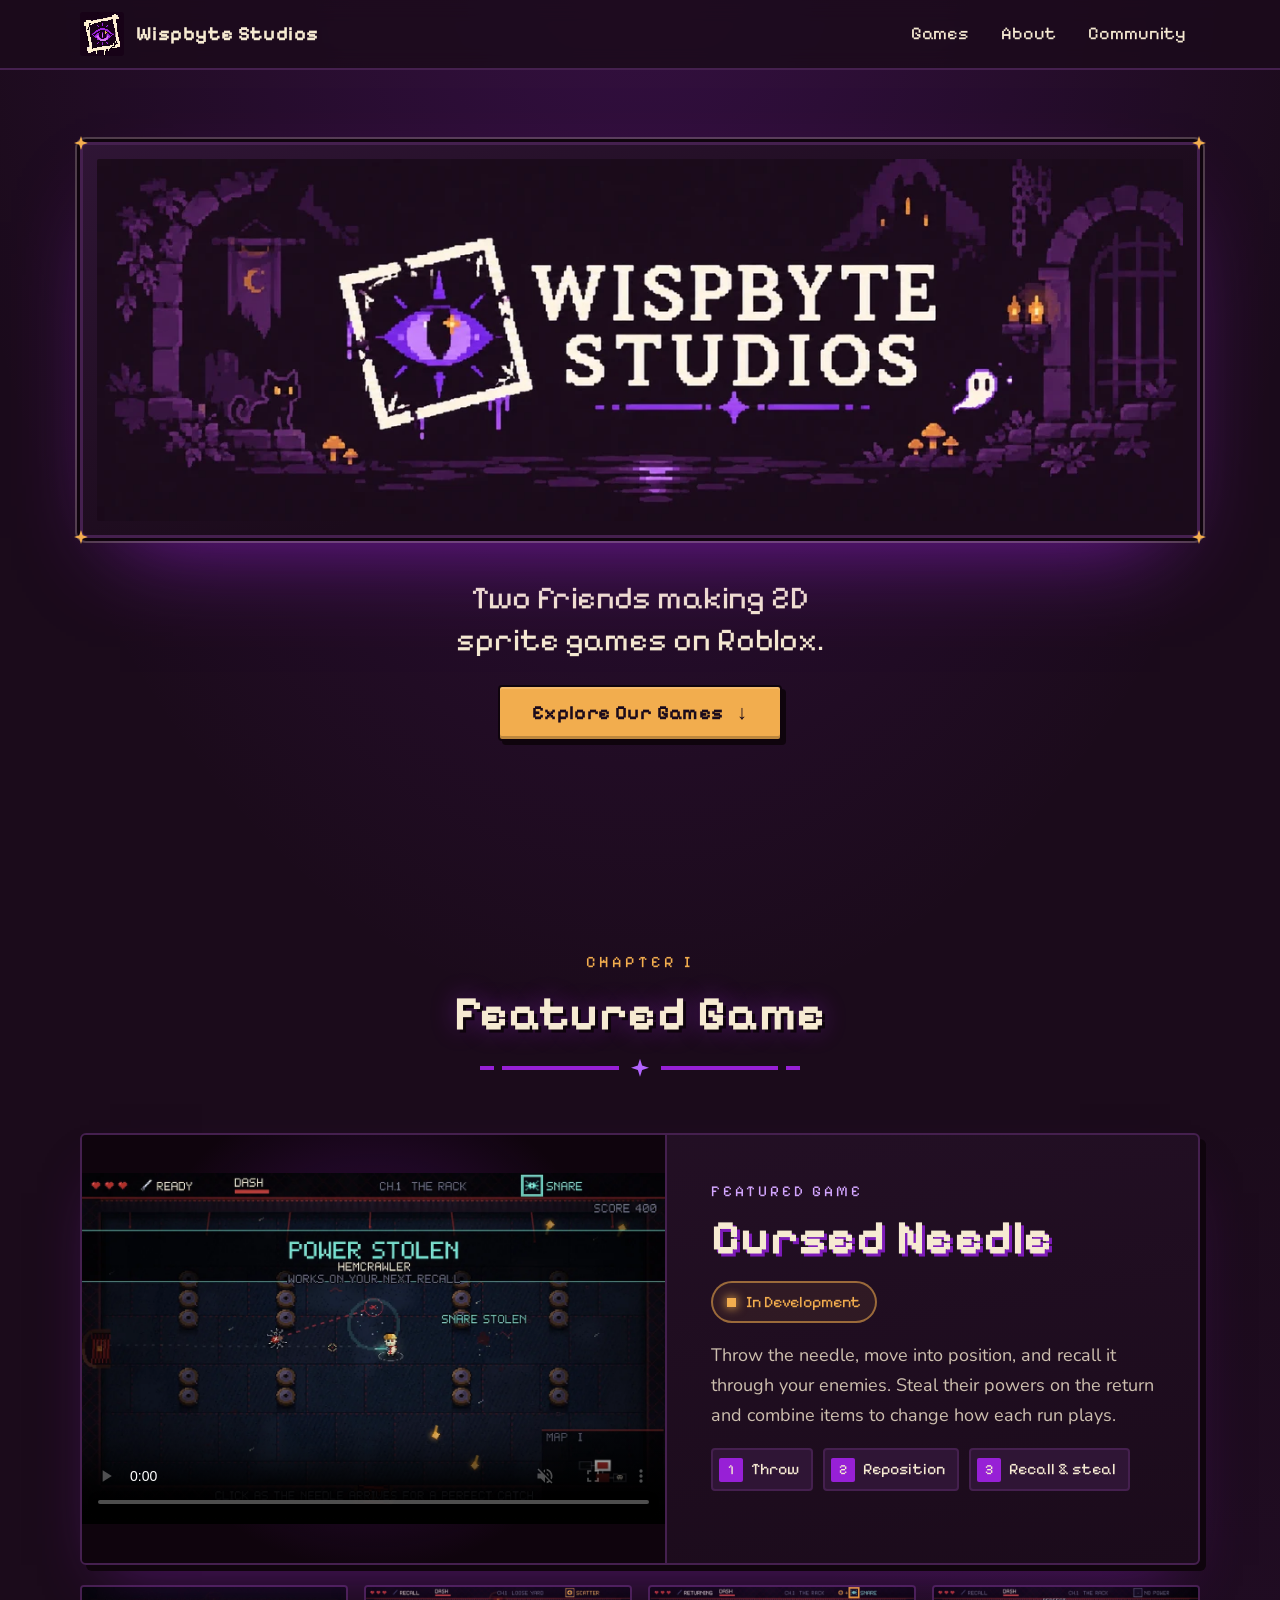
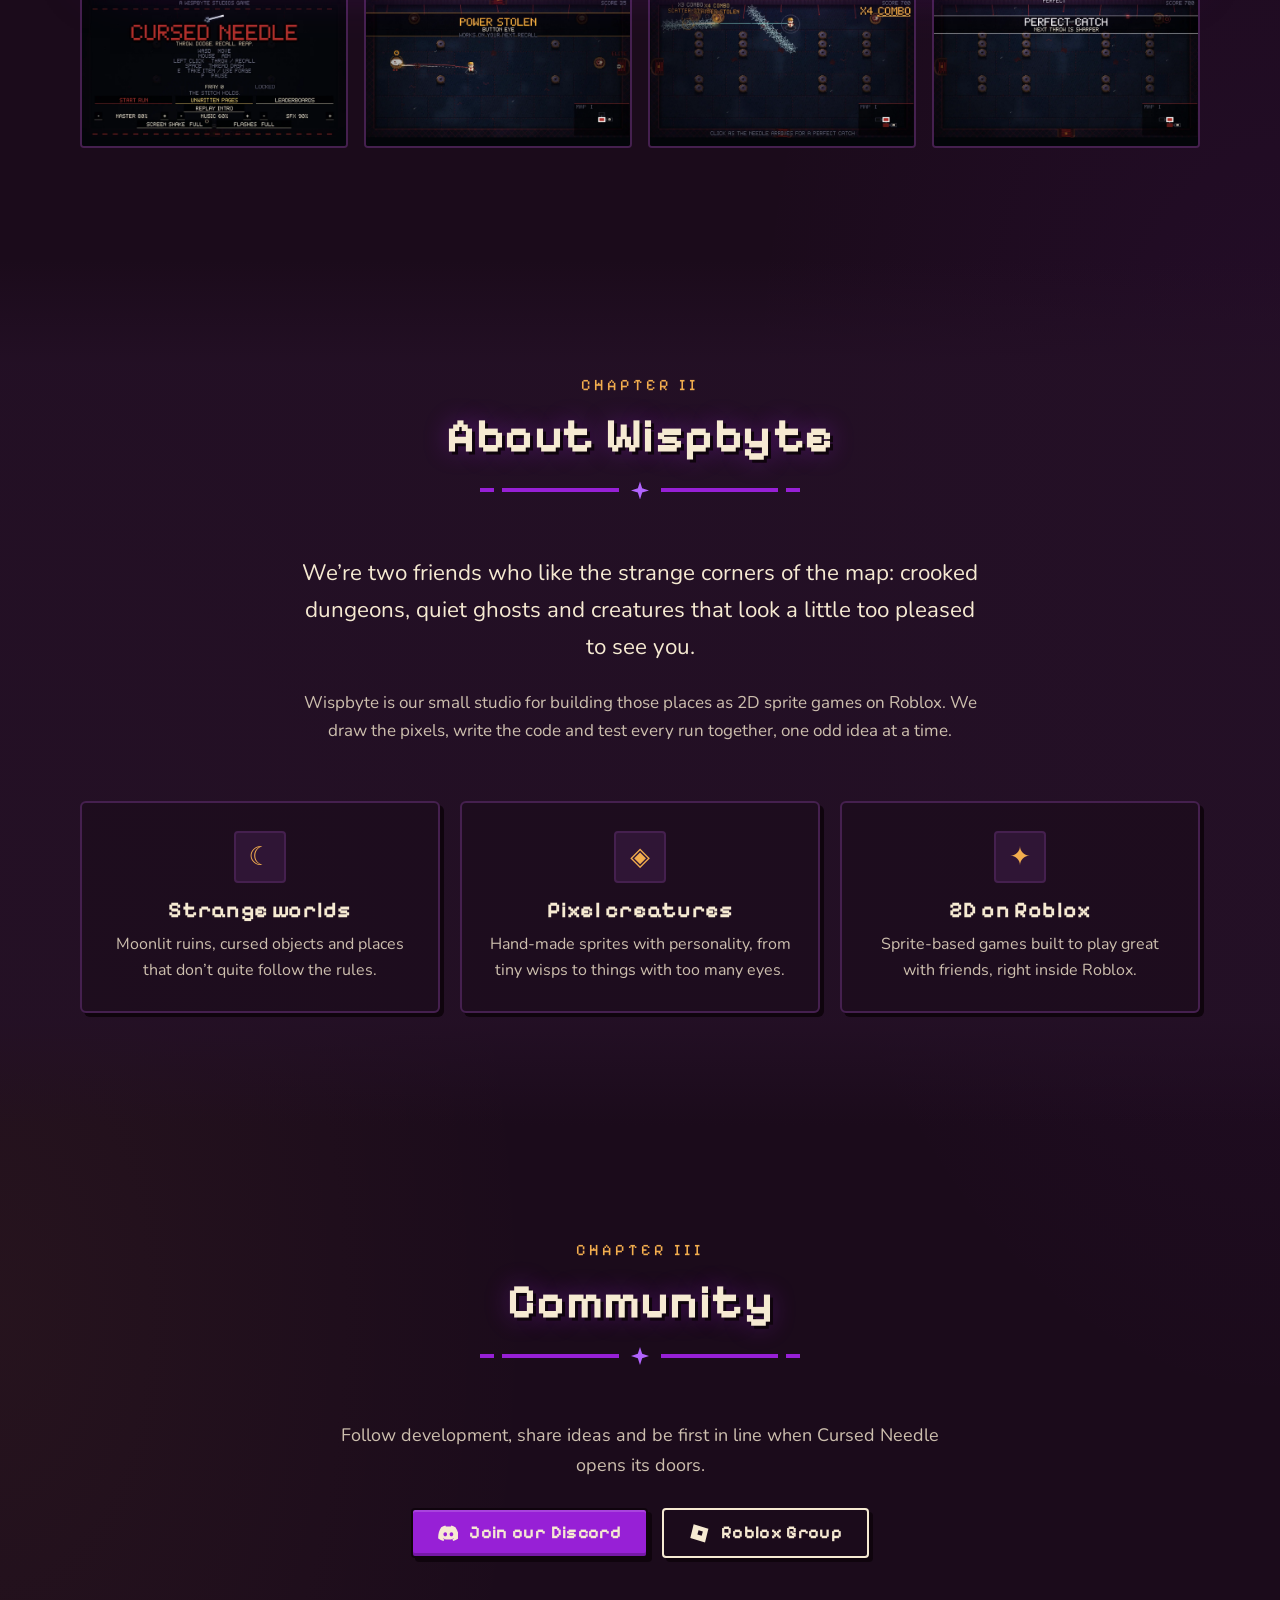
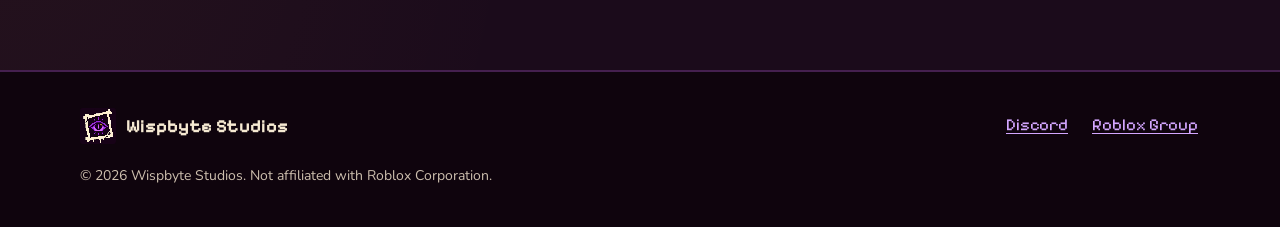
==== index.html @ 3ae893cd "Add Cursed Needle gameplay clip and screenshots Cropped from two Roblox Studio play-test recordings " ====
<!doctype html>
<html lang="en">
<head>
  <meta charset="utf-8">
  <meta name="viewport" content="width=device-width, initial-scale=1">
  <title>Wispbyte Studios · 2D sprite games on Roblox</title>
  <meta name="description" content="Wispbyte Studios is two friends making 2D sprite games on Roblox. Our featured project, Cursed Needle, is in development.">
  <link rel="canonical" href="https://wispbytestudio.com/">
  <meta name="theme-color" content="#1b0b1b">
  <meta name="color-scheme" content="dark">

  <meta property="og:type" content="website">
  <meta property="og:site_name" content="Wispbyte Studios">
  <meta property="og:title" content="Wispbyte Studios">
  <meta property="og:description" content="Two friends making 2D sprite games on Roblox.">
  <meta property="og:url" content="https://wispbytestudio.com/">
  <meta property="og:image" content="https://wispbytestudio.com/assets/img/og-image.jpg">
  <meta property="og:image:width" content="1200">
  <meta property="og:image:height" content="630">
  <meta property="og:image:alt" content="Wispbyte Studios banner with the purple eye emblem">
  <meta name="twitter:card" content="summary_large_image">

  <link rel="icon" href="/favicon.ico" sizes="48x48">
  <link rel="icon" type="image/png" sizes="32x32" href="/assets/img/favicon-32.png">
  <link rel="apple-touch-icon" href="/assets/img/apple-touch-icon.png">
  <link rel="manifest" href="/site.webmanifest">

  <link rel="preload" href="/assets/fonts/pixelify-sans-latin-700-normal.woff2" as="font" type="font/woff2" crossorigin>
  <link rel="preload" href="/assets/fonts/nunito-latin-400-normal.woff2" as="font" type="font/woff2" crossorigin>
  <link rel="stylesheet" href="/assets/css/styles.css">

  <script>document.documentElement.classList.add("js");</script>
  <script src="/site-config.js" defer></script>
  <script src="/assets/js/main.js" defer></script>
</head>
<body>
  <a class="skip-link" href="#main">Skip to content</a>

  <header class="site-header">
    <div class="wrap header-inner">
      <a class="brand" href="#top" aria-label="Wispbyte Studios, back to top">
        <img src="/assets/img/wispbyte-emblem.webp" width="44" height="44" alt="">
        <span class="brand-name">Wispbyte Studios</span>
      </a>

      <button class="nav-toggle" type="button" aria-expanded="false" aria-controls="site-nav">
        <span class="nav-toggle-icon" aria-hidden="true"></span>
        <span class="nav-toggle-label">Menu</span>
      </button>

      <nav id="site-nav" class="site-nav" aria-label="Main">
        <ul>
          <li><a href="#games">Games</a></li>
          <li><a href="#about">About</a></li>
          <li><a href="#community">Community</a></li>
        </ul>
      </nav>
    </div>
  </header>

  <main id="main">
    <!-- ============ HERO / BOOK COVER ============ -->
    <section class="hero" id="top" aria-labelledby="page-title">
      <div class="wisps" aria-hidden="true">
        <span></span><span></span><span></span><span></span><span></span><span></span>
      </div>

      <div class="wrap hero-inner">
        <!-- The studio name is already painted on the banner, so the main heading is for screen readers only. -->
        <h1 id="page-title" class="sr-only">Wispbyte Studios</h1>

        <div class="cover">
          <span class="cover-corner tl" aria-hidden="true"></span>
          <span class="cover-corner tr" aria-hidden="true"></span>
          <span class="cover-corner bl" aria-hidden="true"></span>
          <span class="cover-corner br" aria-hidden="true"></span>

          <picture>
            <source media="(max-width: 640px)"
                    srcset="/assets/img/wispbyte-banner-mobile-800.webp 800w, /assets/img/wispbyte-banner-mobile.webp 1320w"
                    sizes="100vw" width="1320" height="667">
            <img class="banner"
                 src="/assets/img/wispbyte-banner.webp"
                 srcset="/assets/img/wispbyte-banner-1200.webp 1200w, /assets/img/wispbyte-banner.webp 2000w"
                 sizes="(max-width: 1180px) 100vw, 1120px"
                 width="2000" height="667"
                 fetchpriority="high"
                 alt="Wispbyte Studios banner: a purple eye emblem in a cracked ivory frame, inside a moonlit pixel-art dungeon with a black cat, a little ghost and glowing mushrooms.">
          </picture>

          <!-- Book cover that swings open on first load (decorative; skipped when reduced motion is on) -->
          <div class="cover-lid" aria-hidden="true">
            <img src="/assets/img/wispbyte-emblem.webp" width="120" height="120" alt="">
          </div>
        </div>

        <p class="tagline">Two friends making 2D sprite games on Roblox.</p>
        <a class="btn btn-primary" href="#games">
          Explore Our Games
          <span class="btn-arrow" aria-hidden="true">↓</span>
        </a>
      </div>
    </section>

    <!-- ============ GAMES ============ -->
    <section class="page" id="games" aria-labelledby="games-title">
      <div class="wrap">
        <header class="section-head reveal">
          <p class="chapter">Chapter I</p>
          <h2 id="games-title">Featured Game</h2>
          <div class="ornament" aria-hidden="true"><span></span></div>
        </header>

        <article class="game-card featured reveal" aria-labelledby="cn-title">
          <div class="game-media" data-featured-media>
            <img class="screenshot" src="/assets/img/cursed-needle-power-stolen.webp" width="1280" height="771"
                 alt="Cursed Needle gameplay: the needle returns through a Hemcrawler and steals its Snare power.">
          </div>

          <div class="game-body">
            <p class="eyebrow">Featured Game</p>
            <h3 id="cn-title" class="game-title">Cursed Needle</h3>
            <p class="status"><span class="status-dot" aria-hidden="true"></span>In Development</p>
            <p class="game-desc">Throw the needle, move into position, and recall it through your enemies. Steal their powers on the return and combine items to change how each run plays.</p>

            <ol class="loop" aria-label="Core loop">
              <li><span class="loop-num" aria-hidden="true">1</span>Throw</li>
              <li><span class="loop-num" aria-hidden="true">2</span>Reposition</li>
              <li><span class="loop-num" aria-hidden="true">3</span>Recall &amp; steal</li>
            </ol>

            <div class="actions">
              <a class="btn btn-primary" data-link="featuredGame.robloxUrl" hidden target="_blank" rel="noopener">
                View on Roblox <span class="sr-only">(opens in a new tab)</span>
              </a>
            </div>
          </div>
        </article>

        <ul class="shots" data-featured-shots hidden></ul>

        <div class="more-games" data-more-games hidden>
          <h3 class="subhead">From the Workshop</h3>
          <ul class="game-grid" data-game-grid></ul>
        </div>
      </div>
    </section>

    <!-- ============ ABOUT ============ -->
    <section class="page page-alt" id="about" aria-labelledby="about-title">
      <div class="wrap">
        <header class="section-head reveal">
          <p class="chapter">Chapter II</p>
          <h2 id="about-title">About Wispbyte</h2>
          <div class="ornament" aria-hidden="true"><span></span></div>
        </header>

        <div class="about reveal">
          <p class="lede">We’re two friends who like the strange corners of the map: crooked dungeons, quiet ghosts and creatures that look a little too pleased to see you.</p>
          <p>Wispbyte is our small studio for building those places as 2D sprite games on Roblox. We draw the pixels, write the code and test every run together, one odd idea at a time.</p>
        </div>

        <ul class="pillars reveal">
          <li>
            <span class="pillar-icon" aria-hidden="true">☾</span>
            <h3>Strange worlds</h3>
            <p>Moonlit ruins, cursed objects and places that don’t quite follow the rules.</p>
          </li>
          <li>
            <span class="pillar-icon" aria-hidden="true">◈</span>
            <h3>Pixel creatures</h3>
            <p>Hand-made sprites with personality, from tiny wisps to things with too many eyes.</p>
          </li>
          <li>
            <span class="pillar-icon" aria-hidden="true">✦</span>
            <h3>2D on Roblox</h3>
            <p>Sprite-based games built to play great with friends, right inside Roblox.</p>
          </li>
        </ul>
      </div>
    </section>

    <!-- ============ COMMUNITY ============ -->
    <section class="page" id="community" aria-labelledby="community-title">
      <div class="wrap">
        <header class="section-head reveal">
          <p class="chapter">Chapter III</p>
          <h2 id="community-title">Community</h2>
          <div class="ornament" aria-hidden="true"><span></span></div>
        </header>

        <div class="community reveal">
          <p>Follow development, share ideas and be first in line when Cursed Needle opens its doors.</p>
          <div class="actions center">
            <a class="btn btn-discord" data-link="links.discord" hidden target="_blank" rel="noopener">
              <svg class="btn-icon" viewBox="0 0 16 16" aria-hidden="true" focusable="false"><path fill="currentColor" d="M13.5 3.2A13 13 0 0 0 10.3 2l-.4.8a12 12 0 0 0-3.8 0L5.7 2a13 13 0 0 0-3.2 1.2C.5 6.2 0 9.1.2 12a13 13 0 0 0 4 2l.8-1.3-1.3-.6.3-.2a9.3 9.3 0 0 0 8 0l.3.2-1.3.6.8 1.3a13 13 0 0 0 4-2c.3-3.4-.5-6.2-2.3-8.8ZM5.6 10.3c-.8 0-1.4-.7-1.4-1.6s.6-1.6 1.4-1.6 1.4.7 1.4 1.6-.6 1.6-1.4 1.6Zm4.8 0c-.8 0-1.4-.7-1.4-1.6s.6-1.6 1.4-1.6 1.4.7 1.4 1.6-.6 1.6-1.4 1.6Z"/></svg>
              Join our Discord <span class="sr-only">(opens in a new tab)</span>
            </a>
            <a class="btn btn-ghost" data-link="links.robloxGroup" hidden target="_blank" rel="noopener">
              <svg class="btn-icon" viewBox="0 0 16 16" aria-hidden="true" focusable="false"><path fill="currentColor" d="M3.6 1 1 11.6 12.4 15 15 4.4 3.6 1Zm6.2 8.8-3.3-.9.9-3.3 3.3.9-.9 3.3Z"/></svg>
              Roblox Group <span class="sr-only">(opens in a new tab)</span>
            </a>
          </div>
          <p class="contact" data-contact hidden>
            Business &amp; press: <a data-link="links.contactEmail" data-mailto></a>
          </p>
          <p class="links-pending" data-links-pending hidden>Community links are coming soon.</p>
        </div>
      </div>
    </section>
  </main>

  <footer class="site-footer">
    <div class="wrap footer-inner">
      <div class="footer-brand">
        <img src="/assets/img/wispbyte-emblem.webp" width="36" height="36" alt="">
        <span>Wispbyte Studios</span>
      </div>
      <ul class="footer-links" aria-label="Community links">
        <li data-footer-item hidden><a data-link="links.discord" target="_blank" rel="noopener">Discord<span class="sr-only"> (opens in a new tab)</span></a></li>
        <li data-footer-item hidden><a data-link="links.robloxGroup" target="_blank" rel="noopener">Roblox Group<span class="sr-only"> (opens in a new tab)</span></a></li>
        <li data-footer-item hidden><a data-link="links.contactEmail" data-mailto>Email</a></li>
      </ul>
      <p class="fineprint">© <span data-year>2026</span> Wispbyte Studios. Not affiliated with Roblox Corporation.</p>
    </div>
  </footer>
</body>
</html>
---- assets/css/styles.css ----
/* =========================================================
   Wispbyte Studios
   Palette taken from the studio banner:
   dark plum · electric purple · ivory · warm amber
   ========================================================= */

@font-face {
  font-family: "Pixelify Sans";
  src: url("/assets/fonts/pixelify-sans-latin-400-normal.woff2") format("woff2");
  font-weight: 400;
  font-style: normal;
  font-display: swap;
}
@font-face {
  font-family: "Pixelify Sans";
  src: url("/assets/fonts/pixelify-sans-latin-700-normal.woff2") format("woff2");
  font-weight: 700;
  font-style: normal;
  font-display: swap;
}
@font-face {
  font-family: "Nunito";
  src: url("/assets/fonts/nunito-latin-400-normal.woff2") format("woff2");
  font-weight: 400;
  font-style: normal;
  font-display: swap;
}
@font-face {
  font-family: "Nunito";
  src: url("/assets/fonts/nunito-latin-700-normal.woff2") format("woff2");
  font-weight: 700;
  font-style: normal;
  font-display: swap;
}

:root {
  --plum-950: #0f040d;
  --plum-900: #1b0b1b;   /* banner background */
  --plum-800: #241026;
  --plum-700: #2f1535;
  --plum-600: #45204f;
  --violet: #9720d6;     /* electric purple (emblem eye) */
  --violet-deep: #7d1bb8;
  --violet-400: #b264fe;
  --violet-300: #d3a6ff;
  --ivory: #f6ead2;      /* frame + wordmark */
  --ivory-dim: #cdbfae;
  --amber: #f2ad4e;      /* spark + candlelight */
  --amber-600: #e88b44;

  --font-pixel: "Pixelify Sans", "Courier New", monospace;
  --font-body: "Nunito", system-ui, -apple-system, "Segoe UI", Roboto, sans-serif;

  --wrap: 1120px;
  --gutter: clamp(16px, 4vw, 32px);
  --header-h: 68px;
  --radius: 4px;
  --shadow-px: 4px 4px 0 var(--plum-950);
}

/* ---------- base ---------- */
*,
*::before,
*::after { box-sizing: border-box; }

html {
  scroll-behavior: smooth;
  scroll-padding-top: calc(var(--header-h) + 12px);
  -webkit-text-size-adjust: 100%;
}

body {
  margin: 0;
  min-height: 100vh;
  background-color: var(--plum-900);
  background-image:
    radial-gradient(ellipse 80% 50% at 50% -5%, rgba(151, 32, 214, 0.22), transparent 70%),
    radial-gradient(ellipse 60% 40% at 100% 60%, rgba(151, 32, 214, 0.07), transparent 70%),
    radial-gradient(ellipse 60% 40% at 0% 85%, rgba(242, 173, 78, 0.05), transparent 70%);
  color: var(--ivory);
  font-family: var(--font-body);
  font-size: 1.0625rem;
  line-height: 1.65;
  -webkit-font-smoothing: antialiased;
}

img { max-width: 100%; height: auto; display: block; }

h1, h2, h3, h4 {
  font-family: var(--font-pixel);
  font-weight: 700;
  line-height: 1.15;
  margin: 0;
  letter-spacing: 0.01em;
}

p { margin: 0 0 1em; }

a { color: var(--violet-300); text-underline-offset: 3px; }
a:hover { color: var(--ivory); }

:focus-visible {
  outline: 3px solid var(--amber);
  outline-offset: 3px;
  border-radius: 2px;
}
[tabindex="-1"]:focus { outline: none; }

.sr-only {
  position: absolute !important;
  width: 1px; height: 1px;
  padding: 0; margin: -1px;
  overflow: hidden;
  clip: rect(0 0 0 0);
  white-space: nowrap;
  border: 0;
}

[hidden] { display: none !important; }

.wrap {
  width: 100%;
  max-width: calc(var(--wrap) + var(--gutter) * 2);
  margin: 0 auto;
  padding: 0 var(--gutter);
}

.skip-link {
  position: absolute;
  left: 12px;
  top: -100px;
  z-index: 100;
  padding: 10px 16px;
  background: var(--amber);
  color: var(--plum-900);
  font-weight: 700;
  text-decoration: none;
  border-radius: var(--radius);
}
.skip-link:focus { top: 12px; color: var(--plum-900); }

/* ---------- buttons ---------- */
.btn {
  --btn-bg: var(--violet);
  --btn-fg: var(--ivory);
  display: inline-flex;
  align-items: center;
  justify-content: center;
  gap: 0.6em;
  min-height: 48px;
  padding: 0.7em 1.4em;
  font-family: var(--font-pixel);
  font-weight: 700;
  font-size: 1.125rem;
  line-height: 1.1;
  letter-spacing: 0.02em;
  text-decoration: none;
  color: var(--btn-fg);
  background: var(--btn-bg);
  border: 2px solid var(--plum-950);
  border-radius: var(--radius);
  box-shadow: var(--shadow-px), inset 0 -3px 0 rgba(0, 0, 0, 0.22), inset 0 2px 0 rgba(255, 255, 255, 0.16);
  cursor: pointer;
  transition: transform 0.12s ease, box-shadow 0.12s ease, background-color 0.15s ease;
}
.btn:hover {
  color: var(--btn-fg);
  transform: translate(-1px, -1px);
  box-shadow: 5px 5px 0 var(--plum-950), inset 0 -3px 0 rgba(0, 0, 0, 0.22), inset 0 2px 0 rgba(255, 255, 255, 0.16);
}
.btn:active {
  transform: translate(3px, 3px);
  box-shadow: 1px 1px 0 var(--plum-950), inset 0 -2px 0 rgba(0, 0, 0, 0.22);
}

.btn-primary { --btn-bg: var(--violet); }
.btn-primary:hover { --btn-bg: var(--violet-deep); }

.btn-amber { --btn-bg: var(--amber); --btn-fg: var(--plum-900); }
.btn-amber:hover { --btn-bg: #f7be6b; }

.btn-discord { --btn-bg: var(--violet); }
.btn-discord:hover { --btn-bg: var(--violet-deep); }

.btn-ghost {
  --btn-bg: transparent;
  --btn-fg: var(--ivory);
  border-color: var(--ivory);
  box-shadow: var(--shadow-px);
}
.btn-ghost:hover { --btn-bg: rgba(246, 234, 210, 0.1); box-shadow: 5px 5px 0 var(--plum-950); }

.btn-small { min-height: 40px; font-size: 1rem; padding: 0.55em 1em; }

.btn-icon { width: 1.15em; height: 1.15em; flex: none; }
.btn-arrow { display: inline-block; transition: transform 0.2s ease; }
.btn:hover .btn-arrow { transform: translateY(2px); }

/* ---------- header ---------- */
.site-header {
  position: sticky;
  top: 0;
  z-index: 50;
  background: rgba(27, 11, 27, 0.86);
  border-bottom: 2px solid var(--plum-600);
  -webkit-backdrop-filter: blur(10px);
  backdrop-filter: blur(10px);
}

.header-inner {
  display: flex;
  align-items: center;
  justify-content: space-between;
  gap: 16px;
  height: var(--header-h);
}

.brand {
  display: inline-flex;
  align-items: center;
  gap: 12px;
  color: var(--ivory);
  text-decoration: none;
  min-height: 44px;
}
.brand img {
  width: 44px;
  height: 44px;
  image-rendering: pixelated;
  border-radius: 3px;
}
.brand-name {
  font-family: var(--font-pixel);
  font-weight: 700;
  font-size: 1.25rem;
  letter-spacing: 0.02em;
}
.brand:hover { color: var(--amber); }

.site-nav ul {
  display: flex;
  gap: 4px;
  margin: 0;
  padding: 0;
  list-style: none;
}
.site-nav a {
  display: block;
  padding: 10px 14px;
  font-family: var(--font-pixel);
  font-size: 1.125rem;
  color: var(--ivory);
  text-decoration: none;
  border-radius: var(--radius);
  position: relative;
}
.site-nav a::after {
  content: "";
  position: absolute;
  left: 14px; right: 14px; bottom: 5px;
  height: 2px;
  background: var(--amber);
  transform: scaleX(0);
  transform-origin: left;
  transition: transform 0.2s ease;
}
.site-nav a:hover { color: var(--amber); }
.site-nav a:hover::after { transform: scaleX(1); }

.nav-toggle {
  display: none;
  align-items: center;
  gap: 10px;
  min-height: 44px;
  padding: 8px 14px;
  font: 700 1rem var(--font-pixel);
  color: var(--ivory);
  background: var(--plum-700);
  border: 2px solid var(--plum-600);
  border-radius: var(--radius);
  cursor: pointer;
}
.nav-toggle-icon,
.nav-toggle-icon::before,
.nav-toggle-icon::after {
  display: block;
  width: 18px;
  height: 3px;
  background: currentColor;
  transition: transform 0.2s ease, opacity 0.2s ease;
}
.nav-toggle-icon { position: relative; }
.nav-toggle-icon::before,
.nav-toggle-icon::after { content: ""; position: absolute; left: 0; }
.nav-toggle-icon::before { top: -6px; }
.nav-toggle-icon::after { top: 6px; }
.nav-toggle[aria-expanded="true"] .nav-toggle-icon { background: transparent; }
.nav-toggle[aria-expanded="true"] .nav-toggle-icon::before { transform: translateY(6px) rotate(45deg); }
.nav-toggle[aria-expanded="true"] .nav-toggle-icon::after { transform: translateY(-6px) rotate(-45deg); }

@media (max-width: 720px) {
  :root { --header-h: 62px; }
  .brand img { width: 38px; height: 38px; }
  .brand-name { font-size: 1.125rem; }

  /* Only collapse the menu when JavaScript can open it again. */
  .js .nav-toggle { display: inline-flex; }
  .js .site-nav {
    position: absolute;
    top: 100%;
    left: 0;
    right: 0;
    background: var(--plum-900);
    border-bottom: 2px solid var(--plum-600);
    box-shadow: 0 18px 30px -12px rgba(0, 0, 0, 0.7);
    display: none;
  }
  .js .site-nav.is-open { display: block; }
  .js .site-nav ul {
    flex-direction: column;
    gap: 0;
    padding: 8px var(--gutter) 16px;
  }
  .js .site-nav a { padding: 14px 8px; font-size: 1.25rem; border-bottom: 1px solid var(--plum-700); }
  .js .site-nav li:last-child a { border-bottom: 0; }
  .js .site-nav a::after { left: 8px; right: auto; width: 40px; bottom: 8px; }

  .brand-name { line-height: 1.1; }

  html:not(.js) .site-nav a { padding: 10px 8px; font-size: 1rem; }
  html:not(.js) .brand-name { display: none; }
}

/* ---------- hero / book cover ---------- */
.hero {
  position: relative;
  padding: clamp(28px, 6vw, 72px) 0 clamp(48px, 8vw, 96px);
  text-align: center;
  overflow: hidden;
}

.hero-inner { position: relative; z-index: 1; }

.cover {
  position: relative;
  margin: 0 auto;
  padding: clamp(6px, 1.2vw, 14px);
  background: linear-gradient(160deg, var(--plum-700), var(--plum-900) 60%);
  border: 3px solid var(--plum-600);
  border-radius: 6px;
  box-shadow:
    0 0 0 3px var(--plum-950),
    0 0 0 5px rgba(246, 234, 210, 0.22),
    0 40px 90px -40px rgba(151, 32, 214, 0.75);
  perspective: 1800px;
}

.banner {
  width: 100%;
  height: auto;
  border-radius: 2px;
  image-rendering: auto;
}

.cover-corner {
  position: absolute;
  width: 14px;
  height: 14px;
  background: var(--amber);
  box-shadow: 0 0 0 3px var(--plum-950);
  z-index: 3;
  clip-path: polygon(50% 0, 62% 38%, 100% 50%, 62% 62%, 50% 100%, 38% 62%, 0 50%, 38% 38%);
}
.cover-corner.tl { top: -9px; left: -9px; }
.cover-corner.tr { top: -9px; right: -9px; }
.cover-corner.bl { bottom: -9px; left: -9px; }
.cover-corner.br { bottom: -9px; right: -9px; }

/* The lid: a dark leather book cover that swings open once. */
.cover-lid {
  position: absolute;
  inset: 0;
  z-index: 2;
  display: grid;
  place-items: center;
  background:
    repeating-linear-gradient(0deg, rgba(255, 255, 255, 0.015) 0 2px, transparent 2px 6px),
    radial-gradient(circle at 50% 50%, var(--plum-700), var(--plum-950) 75%);
  border: 3px solid var(--plum-600);
  border-radius: 6px;
  box-shadow: inset 0 0 0 6px var(--plum-950), inset 0 0 0 8px rgba(242, 173, 78, 0.35);
  transform-origin: left center;
  backface-visibility: hidden;
  pointer-events: none;
  animation: lid-open 1.5s cubic-bezier(0.65, 0, 0.35, 1) 0.45s forwards;
}
.cover-lid img {
  width: clamp(64px, 12vw, 120px);
  height: auto;
  image-rendering: pixelated;
  filter: drop-shadow(0 0 18px rgba(151, 32, 214, 0.6));
}

@keyframes lid-open {
  0%   { transform: rotateY(0deg); opacity: 1; visibility: visible; }
  70%  { opacity: 1; }
  100% { transform: rotateY(-115deg); opacity: 0; visibility: hidden; }
}

.tagline {
  margin: clamp(24px, 4vw, 40px) auto 24px;
  max-width: 34ch;
  font-family: var(--font-pixel);
  font-size: clamp(1.35rem, 3.2vw, 2rem);
  line-height: 1.3;
  color: var(--ivory);
  text-wrap: balance;
}

.hero .btn { --btn-bg: var(--amber); --btn-fg: var(--plum-900); font-size: 1.25rem; padding: 0.75em 1.6em; }
.hero .btn:hover { --btn-bg: #f7be6b; }

/* drifting wisps */
.wisps { position: absolute; inset: 0; pointer-events: none; z-index: 0; }
.wisps span {
  position: absolute;
  bottom: -20px;
  width: 6px;
  height: 6px;
  background: var(--violet-400);
  box-shadow: 0 0 10px 3px rgba(178, 100, 254, 0.55);
  opacity: 0;
  animation: wisp 14s linear infinite;
}
.wisps span:nth-child(1) { left: 6%;  animation-delay: 0s; }
.wisps span:nth-child(2) { left: 18%; animation-delay: 5s;  animation-duration: 17s; background: var(--amber); box-shadow: 0 0 10px 3px rgba(242, 173, 78, 0.5); }
.wisps span:nth-child(3) { left: 82%; animation-delay: 2s;  animation-duration: 15s; }
.wisps span:nth-child(4) { left: 93%; animation-delay: 8s;  animation-duration: 19s; width: 4px; height: 4px; }
.wisps span:nth-child(5) { left: 70%; animation-delay: 11s; background: var(--amber); box-shadow: 0 0 10px 3px rgba(242, 173, 78, 0.5); width: 4px; height: 4px; }
.wisps span:nth-child(6) { left: 32%; animation-delay: 9s;  animation-duration: 18s; width: 4px; height: 4px; }

@keyframes wisp {
  0%   { transform: translate(0, 0); opacity: 0; }
  10%  { opacity: 0.9; }
  50%  { transform: translate(18px, -45vh); }
  90%  { opacity: 0.6; }
  100% { transform: translate(-12px, -90vh); opacity: 0; }
}

/* ---------- sections ("pages") ---------- */
.page { padding: clamp(56px, 9vw, 112px) 0; position: relative; }
.page-alt {
  background:
    linear-gradient(180deg, transparent, rgba(36, 16, 38, 0.85) 12%, rgba(36, 16, 38, 0.85) 88%, transparent);
}

.section-head { text-align: center; margin-bottom: clamp(32px, 5vw, 56px); }
.chapter {
  margin: 0 0 10px;
  font-family: var(--font-pixel);
  font-size: 1rem;
  letter-spacing: 0.25em;
  text-transform: uppercase;
  color: var(--amber);
}
.section-head h2 {
  font-size: clamp(2rem, 5vw, 3rem);
  color: var(--ivory);
  text-shadow: 3px 3px 0 var(--plum-950), 0 0 24px rgba(151, 32, 214, 0.45);
}

.ornament {
  display: flex;
  align-items: center;
  justify-content: center;
  gap: 12px;
  margin: 18px auto 0;
  max-width: 320px;
}
.ornament::before,
.ornament::after {
  content: "";
  flex: 1;
  height: 4px;
  background:
    linear-gradient(90deg, var(--violet) 0 10%, transparent 10% 16%, var(--violet) 16% 100%);
}
.ornament::after { transform: scaleX(-1); }
.ornament span {
  width: 18px;
  height: 18px;
  background: var(--violet-400);
  clip-path: polygon(50% 0, 62% 38%, 100% 50%, 62% 62%, 50% 100%, 38% 62%, 0 50%, 38% 38%);
}

.subhead {
  font-size: clamp(1.5rem, 3vw, 2rem);
  margin: clamp(48px, 7vw, 72px) 0 24px;
  text-align: center;
}

/* ---------- game cards ---------- */
.game-card {
  position: relative;
  background: linear-gradient(170deg, var(--plum-800), var(--plum-900));
  border: 2px solid var(--plum-600);
  border-radius: 6px;
  box-shadow: 6px 6px 0 var(--plum-950), 0 30px 60px -30px rgba(151, 32, 214, 0.5);
  overflow: hidden;
}

.featured {
  display: grid;
  grid-template-columns: minmax(0, 1.1fr) minmax(0, 1fr);
}

.game-media {
  position: relative;
  min-height: 100%;
  background:
    radial-gradient(circle at 50% 45%, rgba(151, 32, 214, 0.35), transparent 65%),
    var(--plum-950);
  border-right: 2px solid var(--plum-600);
  display: grid;
  place-items: center;
  overflow: hidden;
}
/* Screenshots and clips keep their own aspect ratio so the game HUD is never cropped. */
.game-media .screenshot,
.game-media video.trailer {
  width: 100%;
  height: auto;
  border: 0;
}
.game-media iframe.trailer {
  width: 100%;
  aspect-ratio: 16 / 9;
  border: 0;
}

.game-body { padding: clamp(24px, 4vw, 44px); }

.eyebrow {
  margin: 0 0 6px;
  font-family: var(--font-pixel);
  font-size: 0.95rem;
  letter-spacing: 0.2em;
  text-transform: uppercase;
  color: var(--violet-300);
}

.game-title {
  font-size: clamp(2.1rem, 4.5vw, 3rem);
  color: var(--ivory);
  text-shadow: 3px 3px 0 var(--violet-deep);
}

.status {
  display: inline-flex;
  align-items: center;
  gap: 10px;
  margin: 16px 0 18px;
  padding: 6px 14px;
  font-family: var(--font-pixel);
  font-size: 1rem;
  color: var(--amber);
  background: rgba(242, 173, 78, 0.08);
  border: 2px solid rgba(242, 173, 78, 0.55);
  border-radius: 999px;
}
.status-dot {
  width: 9px;
  height: 9px;
  background: var(--amber);
  box-shadow: 0 0 8px 2px rgba(242, 173, 78, 0.6);
  animation: pulse 2s ease-in-out infinite;
}
@keyframes pulse { 50% { opacity: 0.35; } }

.game-desc { color: var(--ivory-dim); font-size: 1.125rem; max-width: 46ch; }

.loop {
  display: flex;
  flex-wrap: wrap;
  gap: 10px;
  margin: 8px 0 28px;
  padding: 0;
  list-style: none;
}
.loop li {
  display: inline-flex;
  align-items: center;
  gap: 8px;
  padding: 6px 12px 6px 6px;
  font-family: var(--font-pixel);
  font-size: 1rem;
  background: var(--plum-700);
  border: 2px solid var(--plum-600);
  border-radius: var(--radius);
}
.loop-num {
  display: grid;
  place-items: center;
  width: 24px;
  height: 24px;
  background: var(--violet);
  color: var(--ivory);
  border-radius: 2px;
  font-size: 0.875rem;
}

.actions { display: flex; flex-wrap: wrap; gap: 14px; }
.actions.center { justify-content: center; }

.shots {
  display: grid;
  grid-template-columns: repeat(4, minmax(0, 1fr));
  gap: 16px;
  margin: 20px 0 0;
  padding: 0;
  list-style: none;
}
.shots img {
  width: 100%;
  height: auto;
  border: 2px solid var(--plum-600);
  border-radius: 4px;
}

.game-grid {
  display: grid;
  grid-template-columns: repeat(auto-fill, minmax(min(100%, 300px), 1fr));
  gap: 24px;
  margin: 0;
  padding: 0;
  list-style: none;
}
.game-card.mini { height: 100%; display: flex; flex-direction: column; }
.game-card.mini .game-media { border-right: 0; border-bottom: 2px solid var(--plum-600); aspect-ratio: 16 / 9; min-height: 0; }
.game-card.mini .game-media img { width: 100%; height: 100%; object-fit: cover; }
.game-card.mini .game-media.empty img { width: 30%; height: auto; image-rendering: pixelated; }
.game-card.mini .game-body { padding: 22px; flex: 1; display: flex; flex-direction: column; align-items: flex-start; }
.game-card.mini .game-title { font-size: 1.6rem; }
.game-card.mini .status { margin: 10px 0 12px; font-size: 0.9rem; }
.game-card.mini .game-desc { font-size: 1rem; }
.game-card.mini .btn { margin-top: auto; }

.tags { display: flex; flex-wrap: wrap; gap: 8px; margin: 0 0 16px; padding: 0; list-style: none; }
.tags li {
  padding: 2px 10px;
  font-size: 0.875rem;
  color: var(--violet-300);
  border: 1px solid var(--plum-600);
  border-radius: 999px;
}

/* ---------- about ---------- */
.about { max-width: 68ch; margin: 0 auto; text-align: center; }
.about .lede {
  font-size: clamp(1.2rem, 2.4vw, 1.4rem);
  color: var(--ivory);
}
.about p { color: var(--ivory-dim); }

.pillars {
  display: grid;
  grid-template-columns: repeat(3, minmax(0, 1fr));
  gap: 20px;
  margin: clamp(32px, 5vw, 56px) 0 0;
  padding: 0;
  list-style: none;
}
.pillars li {
  padding: 28px 24px;
  text-align: center;
  background: rgba(27, 11, 27, 0.65);
  border: 2px solid var(--plum-600);
  border-radius: 6px;
  box-shadow: 4px 4px 0 var(--plum-950);
}
.pillar-icon {
  display: grid;
  place-items: center;
  width: 52px;
  height: 52px;
  margin: 0 auto 14px;
  font-size: 1.6rem;
  color: var(--amber);
  background: var(--plum-700);
  border: 2px solid var(--plum-600);
  border-radius: 4px;
}
.pillars h3 { font-size: 1.4rem; margin-bottom: 8px; }
.pillars p { margin: 0; color: var(--ivory-dim); font-size: 1rem; }

/* ---------- community ---------- */
.community { text-align: center; max-width: 60ch; margin: 0 auto; }
.community > p:first-child { color: var(--ivory-dim); font-size: 1.125rem; margin-bottom: 28px; }
.contact { margin-top: 28px; color: var(--ivory-dim); }
.links-pending { color: var(--ivory-dim); font-style: italic; }

/* ---------- footer ---------- */
.site-footer {
  border-top: 2px solid var(--plum-600);
  background: var(--plum-950);
  padding: 32px 0 40px;
}
.footer-inner {
  display: flex;
  flex-wrap: wrap;
  align-items: center;
  justify-content: space-between;
  gap: 16px 32px;
}
.footer-brand {
  display: flex;
  align-items: center;
  gap: 10px;
  font-family: var(--font-pixel);
  font-weight: 700;
  font-size: 1.15rem;
}
.footer-brand img { width: 36px; height: 36px; image-rendering: pixelated; border-radius: 3px; }
.footer-links { display: flex; flex-wrap: wrap; gap: 8px 20px; margin: 0; padding: 0; list-style: none; }
.footer-links a {
  display: inline-block;
  padding: 8px 2px;
  font-family: var(--font-pixel);
  font-size: 1.05rem;
}
.fineprint { width: 100%; margin: 0; font-size: 0.875rem; color: var(--ivory-dim); }

/* ---------- 404 ---------- */
.notfound { min-height: 100vh; display: grid; place-items: center; text-align: center; }
.notfound img { margin: 0 auto 24px; image-rendering: pixelated; }
.notfound h1 { font-size: clamp(2rem, 6vw, 3.2rem); margin-bottom: 16px; }
.notfound-text { color: var(--ivory-dim); margin-bottom: 28px; }

/* ---------- reveal on scroll (only when JS + motion allowed) ---------- */
.can-reveal .reveal {
  opacity: 0;
  transform: translateY(18px);
  transition: opacity 0.7s ease, transform 0.7s ease;
}
.can-reveal .reveal.is-visible { opacity: 1; transform: none; }

/* ---------- responsive ---------- */
@media (max-width: 860px) {
  .featured { grid-template-columns: 1fr; }
  .featured .game-media { border-right: 0; border-bottom: 2px solid var(--plum-600); }
  .shots { grid-template-columns: repeat(2, minmax(0, 1fr)); gap: 10px; }
  .pillars { grid-template-columns: 1fr; max-width: 480px; margin-left: auto; margin-right: auto; }
}

@media (max-width: 640px) {
  .hero { padding-top: 20px; }
  .cover { padding: 5px; border-width: 2px; }
  .cover-corner { width: 10px; height: 10px; }
  .cover-corner.tl { top: -7px; left: -7px; }
  .cover-corner.tr { top: -7px; right: -7px; }
  .cover-corner.bl { bottom: -7px; left: -7px; }
  .cover-corner.br { bottom: -7px; right: -7px; }
  .hero .btn { width: 100%; max-width: 360px; }
  .actions .btn { flex: 1 1 100%; }
  .footer-inner { flex-direction: column; align-items: flex-start; }
}

@media (max-width: 374px) {
  .brand { gap: 8px; }
  .brand-name { font-size: 1rem; white-space: nowrap; }
  .nav-toggle { padding: 8px 12px; }
  .js .nav-toggle-label {
    position: absolute; width: 1px; height: 1px; overflow: hidden; clip: rect(0 0 0 0); white-space: nowrap;
  }
}

/* ---------- reduced motion ---------- */
@media (prefers-reduced-motion: reduce) {
  html { scroll-behavior: auto; }
  *,
  *::before,
  *::after {
    animation-duration: 0.01ms !important;
    animation-iteration-count: 1 !important;
    transition-duration: 0.01ms !important;
  }
  .cover-lid,
  .wisps { display: none; }
  .status-dot { animation: none; }
}
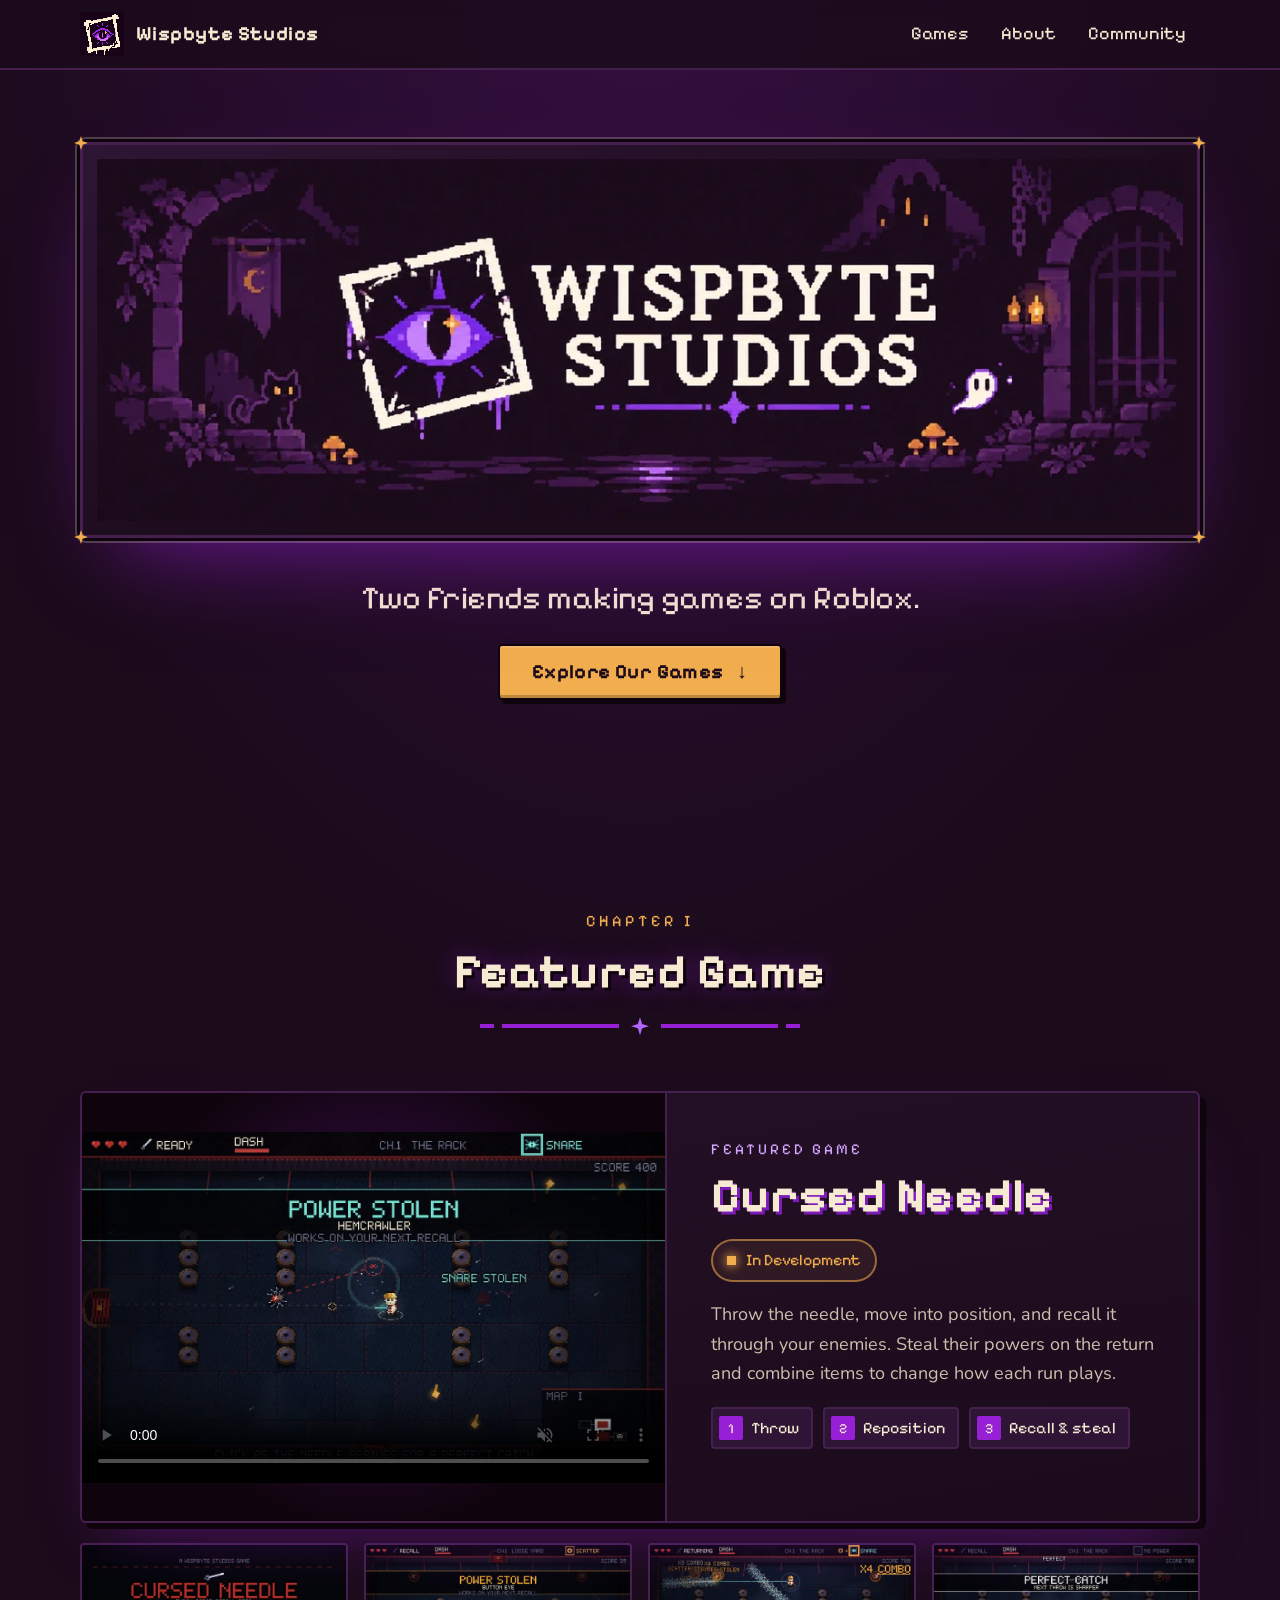
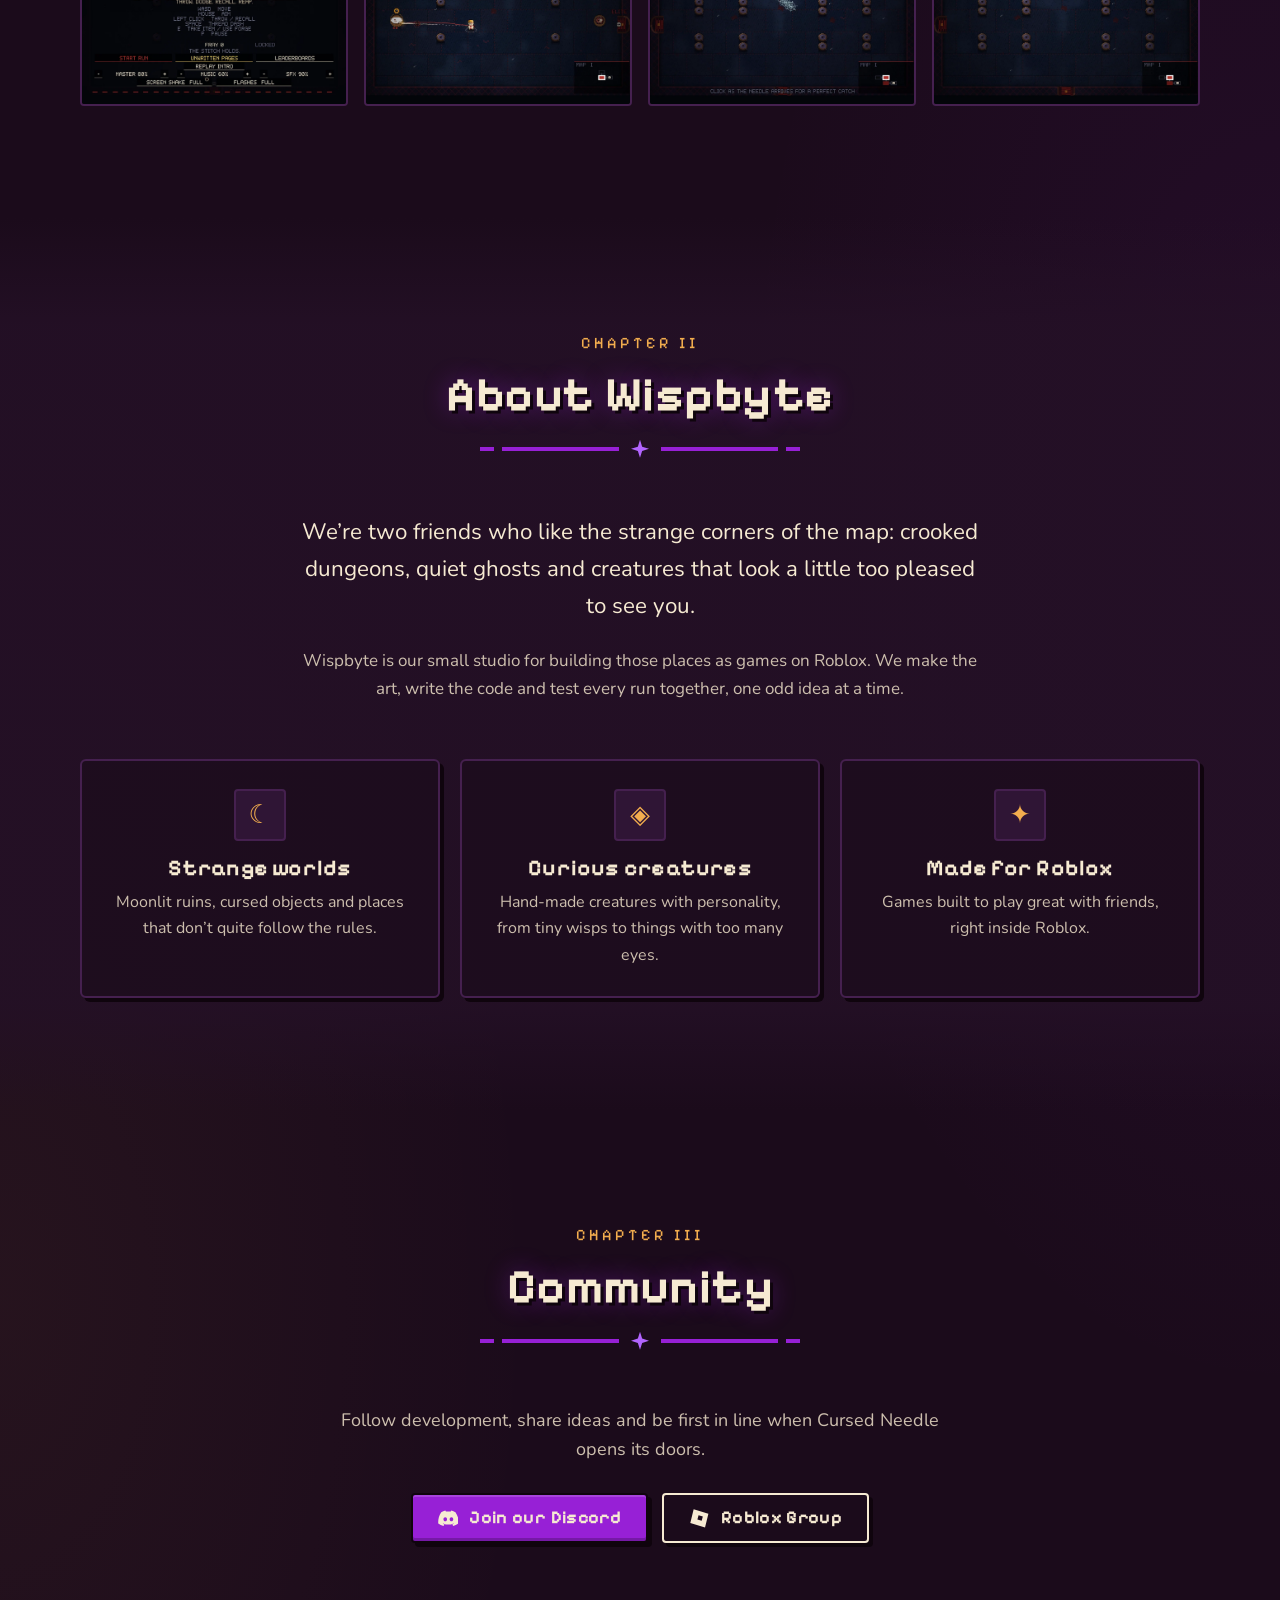
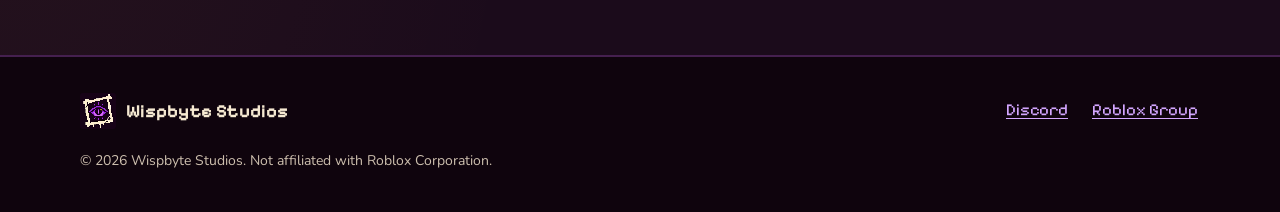
==== commit 94efbdd8: "Drop "2D sprite" wording from the site copy The studio won't be limited to 2D sprite games, so the t" ====
--- a/index.html
+++ b/index.html
@@ -3,8 +3,8 @@
 <head>
   <meta charset="utf-8">
   <meta name="viewport" content="width=device-width, initial-scale=1">
-  <title>Wispbyte Studios · 2D sprite games on Roblox</title>
-  <meta name="description" content="Wispbyte Studios is two friends making 2D sprite games on Roblox. Our featured project, Cursed Needle, is in development.">
+  <title>Wispbyte Studios · Games on Roblox</title>
+  <meta name="description" content="Wispbyte Studios is two friends making games on Roblox. Our featured project, Cursed Needle, is in development.">
   <link rel="canonical" href="https://wispbytestudio.com/">
   <meta name="theme-color" content="#1b0b1b">
   <meta name="color-scheme" content="dark">
@@ -12,7 +12,7 @@
   <meta property="og:type" content="website">
   <meta property="og:site_name" content="Wispbyte Studios">
   <meta property="og:title" content="Wispbyte Studios">
-  <meta property="og:description" content="Two friends making 2D sprite games on Roblox.">
+  <meta property="og:description" content="Two friends making games on Roblox.">
   <meta property="og:url" content="https://wispbytestudio.com/">
   <meta property="og:image" content="https://wispbytestudio.com/assets/img/og-image.jpg">
   <meta property="og:image:width" content="1200">
@@ -94,7 +94,7 @@
           </div>
         </div>
 
-        <p class="tagline">Two friends making 2D sprite games on Roblox.</p>
+        <p class="tagline">Two friends making games on Roblox.</p>
         <a class="btn btn-primary" href="#games">
           Explore Our Games
           <span class="btn-arrow" aria-hidden="true">↓</span>
@@ -157,7 +157,7 @@
 
         <div class="about reveal">
           <p class="lede">We’re two friends who like the strange corners of the map: crooked dungeons, quiet ghosts and creatures that look a little too pleased to see you.</p>
-          <p>Wispbyte is our small studio for building those places as 2D sprite games on Roblox. We draw the pixels, write the code and test every run together, one odd idea at a time.</p>
+          <p>Wispbyte is our small studio for building those places as games on Roblox. We make the art, write the code and test every run together, one odd idea at a time.</p>
         </div>
 
         <ul class="pillars reveal">
@@ -168,13 +168,13 @@
           </li>
           <li>
             <span class="pillar-icon" aria-hidden="true">◈</span>
-            <h3>Pixel creatures</h3>
-            <p>Hand-made sprites with personality, from tiny wisps to things with too many eyes.</p>
+            <h3>Curious creatures</h3>
+            <p>Hand-made creatures with personality, from tiny wisps to things with too many eyes.</p>
           </li>
           <li>
             <span class="pillar-icon" aria-hidden="true">✦</span>
-            <h3>2D on Roblox</h3>
-            <p>Sprite-based games built to play great with friends, right inside Roblox.</p>
+            <h3>Made for Roblox</h3>
+            <p>Games built to play great with friends, right inside Roblox.</p>
           </li>
         </ul>
       </div>
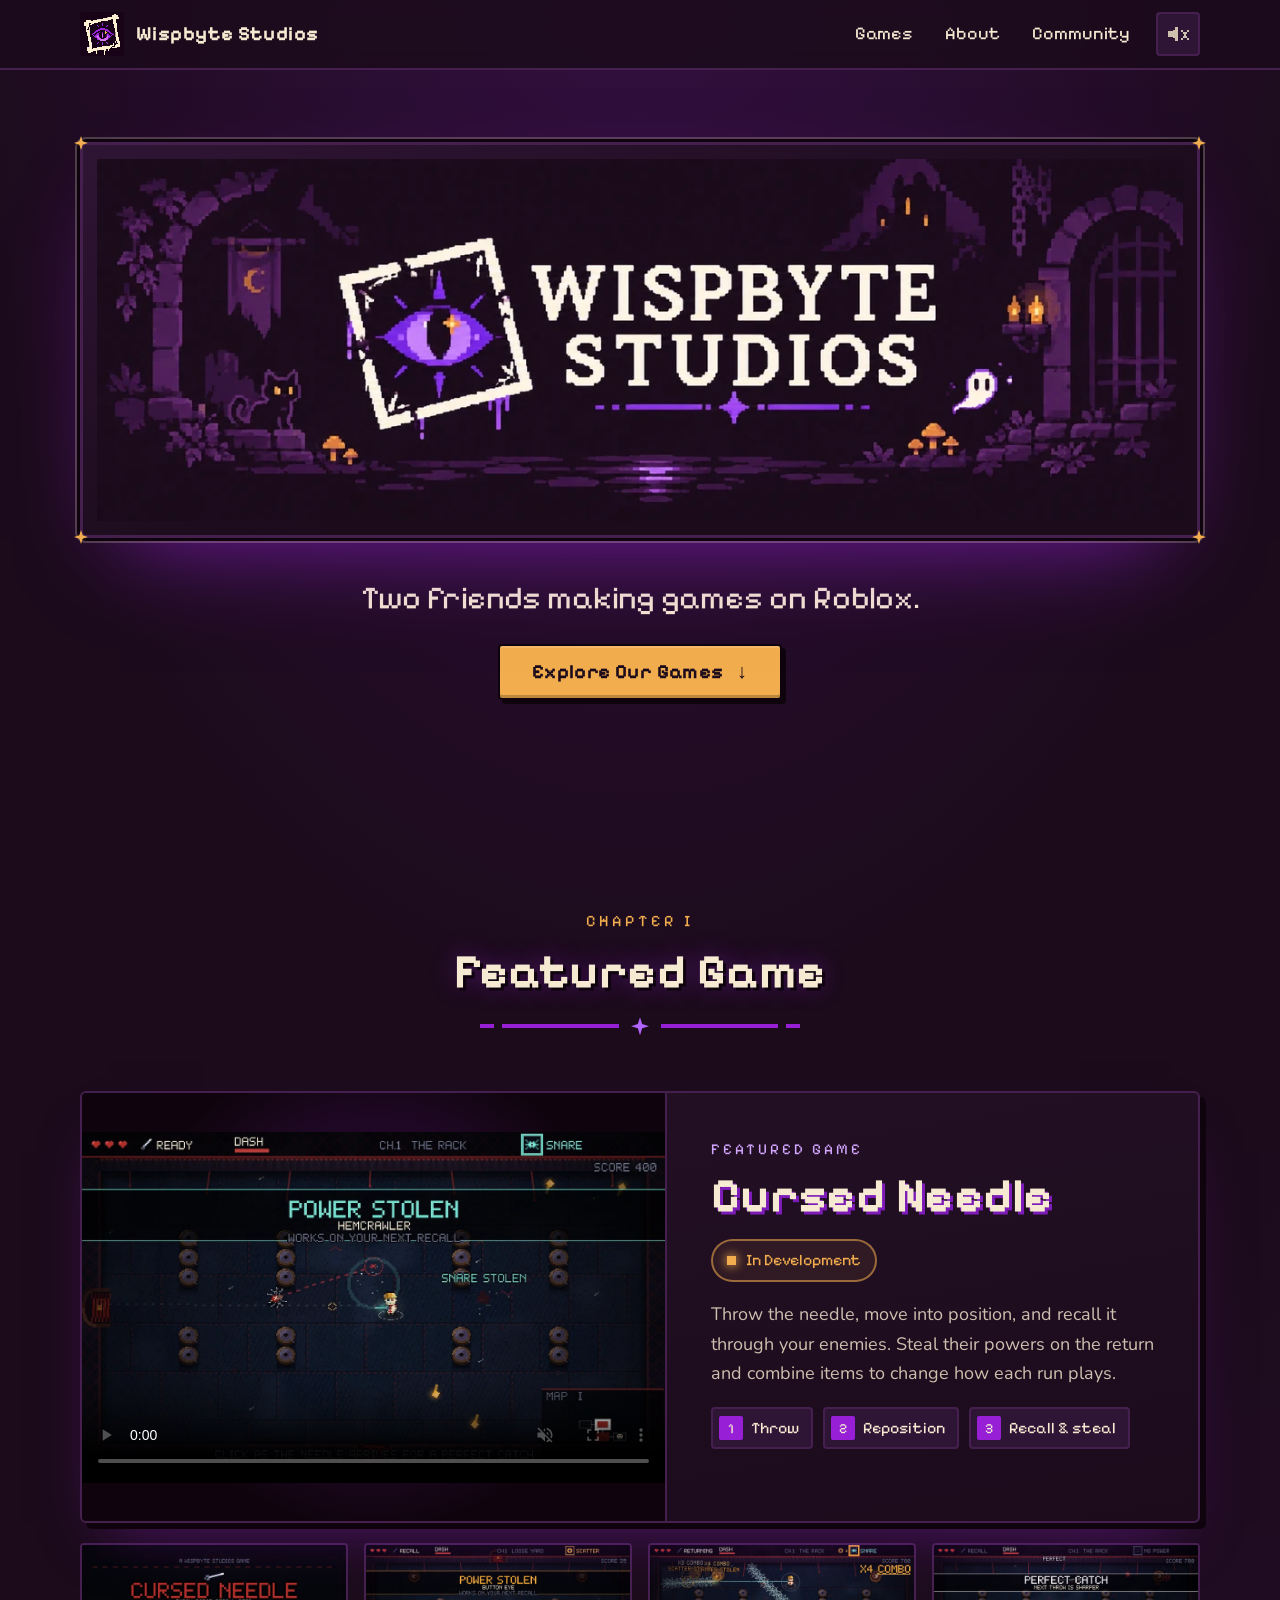
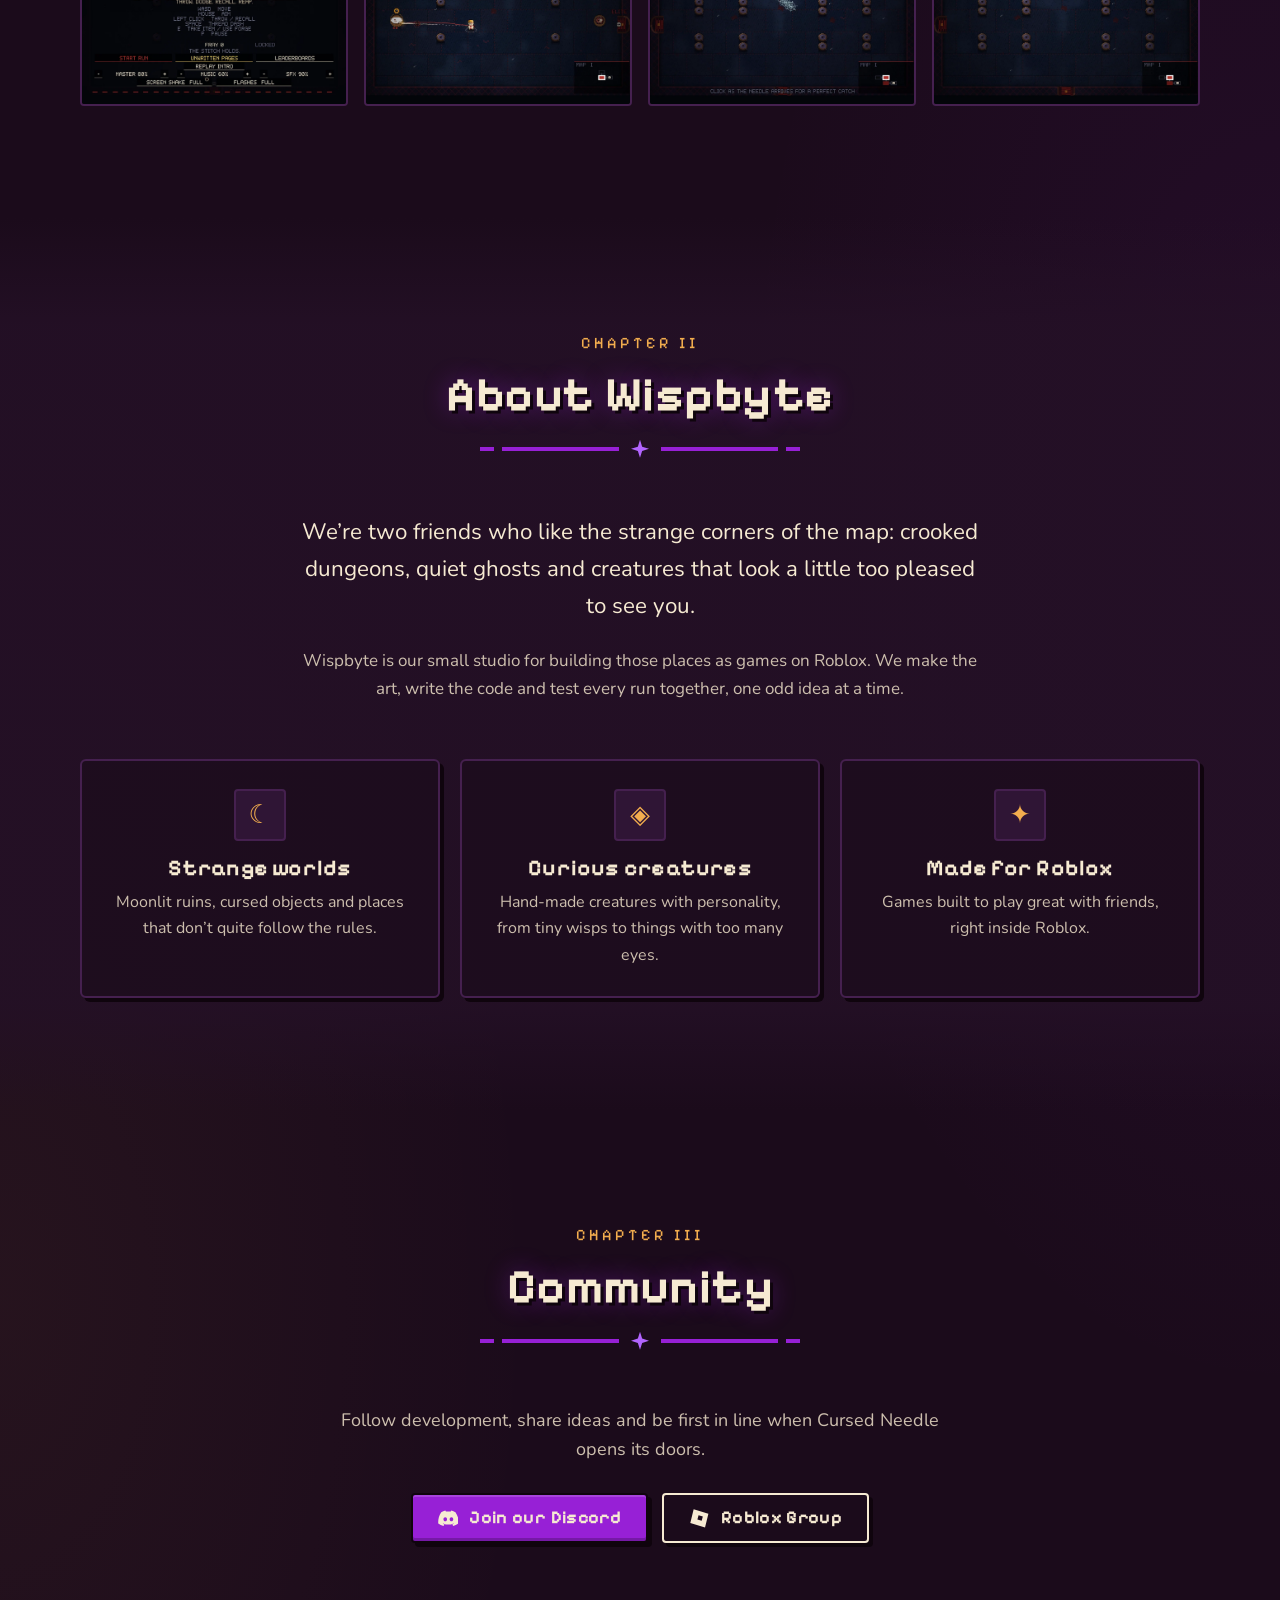
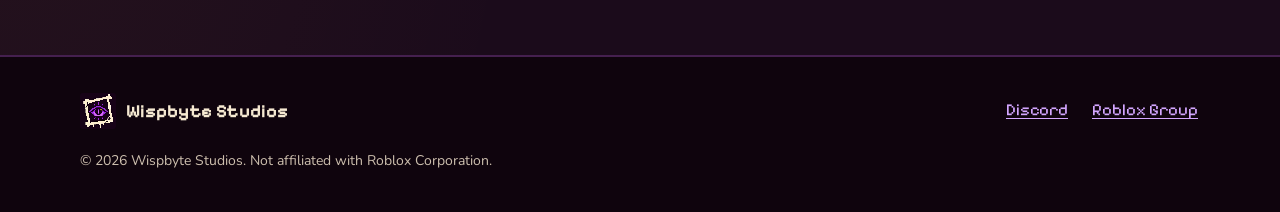
==== commit 87c13974: "Add quiet background music with a header toggle - assets/audio/midnight-save-point.mp3: trimmed sile" ====
--- a/index.html
+++ b/index.html
@@ -55,6 +55,19 @@
           <li><a href="#community">Community</a></li>
         </ul>
       </nav>
+
+      <button class="music-toggle" type="button" aria-pressed="false" data-music-toggle hidden>
+        <svg class="music-icon" viewBox="0 0 16 16" aria-hidden="true" focusable="false" shape-rendering="crispEdges">
+          <path fill="currentColor" d="M1 6h3v4H1zM4 5h2v6H4zM6 3h2v10H6z"/>
+          <g class="music-bars">
+            <rect x="10" y="6" width="1.5" height="4"/>
+            <rect x="12.25" y="4" width="1.5" height="8"/>
+            <rect x="14.5" y="7" width="1.5" height="2"/>
+          </g>
+          <path class="music-off" fill="currentColor" d="M10 5h1.5v1.5H10zM14.5 5H16v1.5h-1.5zM11.5 6.5H13V8h-1.5zM13 6.5h1.5V8H13zM12.25 8h1.5v1.5h-1.5zM11.5 9.5H13V11h-1.5zM13 9.5h1.5V11H13zM10 11h1.5v1.5H10zM14.5 11H16v1.5h-1.5z"/>
+        </svg>
+        <span class="sr-only">Background music</span>
+      </button>
     </div>
   </header>
 
--- a/assets/css/styles.css
+++ b/assets/css/styles.css
@@ -210,8 +210,8 @@
 .header-inner {
   display: flex;
   align-items: center;
-  justify-content: space-between;
-  gap: 16px;
+  justify-content: flex-start;
+  gap: 12px;
   height: var(--header-h);
 }
 
@@ -236,6 +236,37 @@
   letter-spacing: 0.02em;
 }
 .brand:hover { color: var(--amber); }
+.brand { margin-right: auto; }
+
+/* music on/off */
+.music-toggle {
+  display: inline-grid;
+  place-items: center;
+  flex: none;
+  width: 44px;
+  height: 44px;
+  padding: 0;
+  color: var(--ivory-dim);
+  background: var(--plum-700);
+  border: 2px solid var(--plum-600);
+  border-radius: var(--radius);
+  cursor: pointer;
+  transition: color 0.15s ease, border-color 0.15s ease;
+}
+.music-toggle:hover { color: var(--ivory); border-color: var(--violet); }
+.music-toggle.is-playing { color: var(--amber); border-color: rgba(242, 173, 78, 0.55); }
+.music-icon { width: 22px; height: 22px; }
+.music-bars rect { fill: currentColor; transform-box: fill-box; transform-origin: center bottom; }
+.music-toggle .music-bars { display: none; }
+.music-toggle.is-playing .music-bars { display: inline; }
+.music-toggle.is-playing .music-off { display: none; }
+.music-toggle.is-playing .music-bars rect { animation: eq 0.9s steps(3) infinite alternate; }
+.music-toggle.is-playing .music-bars rect:nth-child(2) { animation-delay: -0.3s; }
+.music-toggle.is-playing .music-bars rect:nth-child(3) { animation-delay: -0.6s; }
+@keyframes eq {
+  from { transform: scaleY(0.4); }
+  to   { transform: scaleY(1); }
+}
 
 .site-nav ul {
   display: flex;
@@ -765,13 +796,22 @@
   .footer-inner { flex-direction: column; align-items: flex-start; }
 }
 
-@media (max-width: 374px) {
-  .brand { gap: 8px; }
-  .brand-name { font-size: 1rem; white-space: nowrap; }
-  .nav-toggle { padding: 8px 12px; }
+@media (max-width: 480px) {
+  .header-inner { gap: 8px; }
+  .brand-name { white-space: nowrap; }
+  .js .nav-toggle { width: 44px; padding: 0; justify-content: center; }
   .js .nav-toggle-label {
     position: absolute; width: 1px; height: 1px; overflow: hidden; clip: rect(0 0 0 0); white-space: nowrap;
   }
+}
+
+@media (max-width: 374px) {
+  .brand { gap: 8px; }
+  .brand-name { font-size: 1rem; }
+}
+
+@media (max-width: 349px) {
+  .js .brand-name { display: none; }
 }
 
 /* ---------- reduced motion ---------- */
@@ -786,5 +826,6 @@
   }
   .cover-lid,
   .wisps { display: none; }
-  .status-dot { animation: none; }
-}
+  .status-dot,
+  .music-toggle.is-playing .music-bars rect { animation: none; }
+}
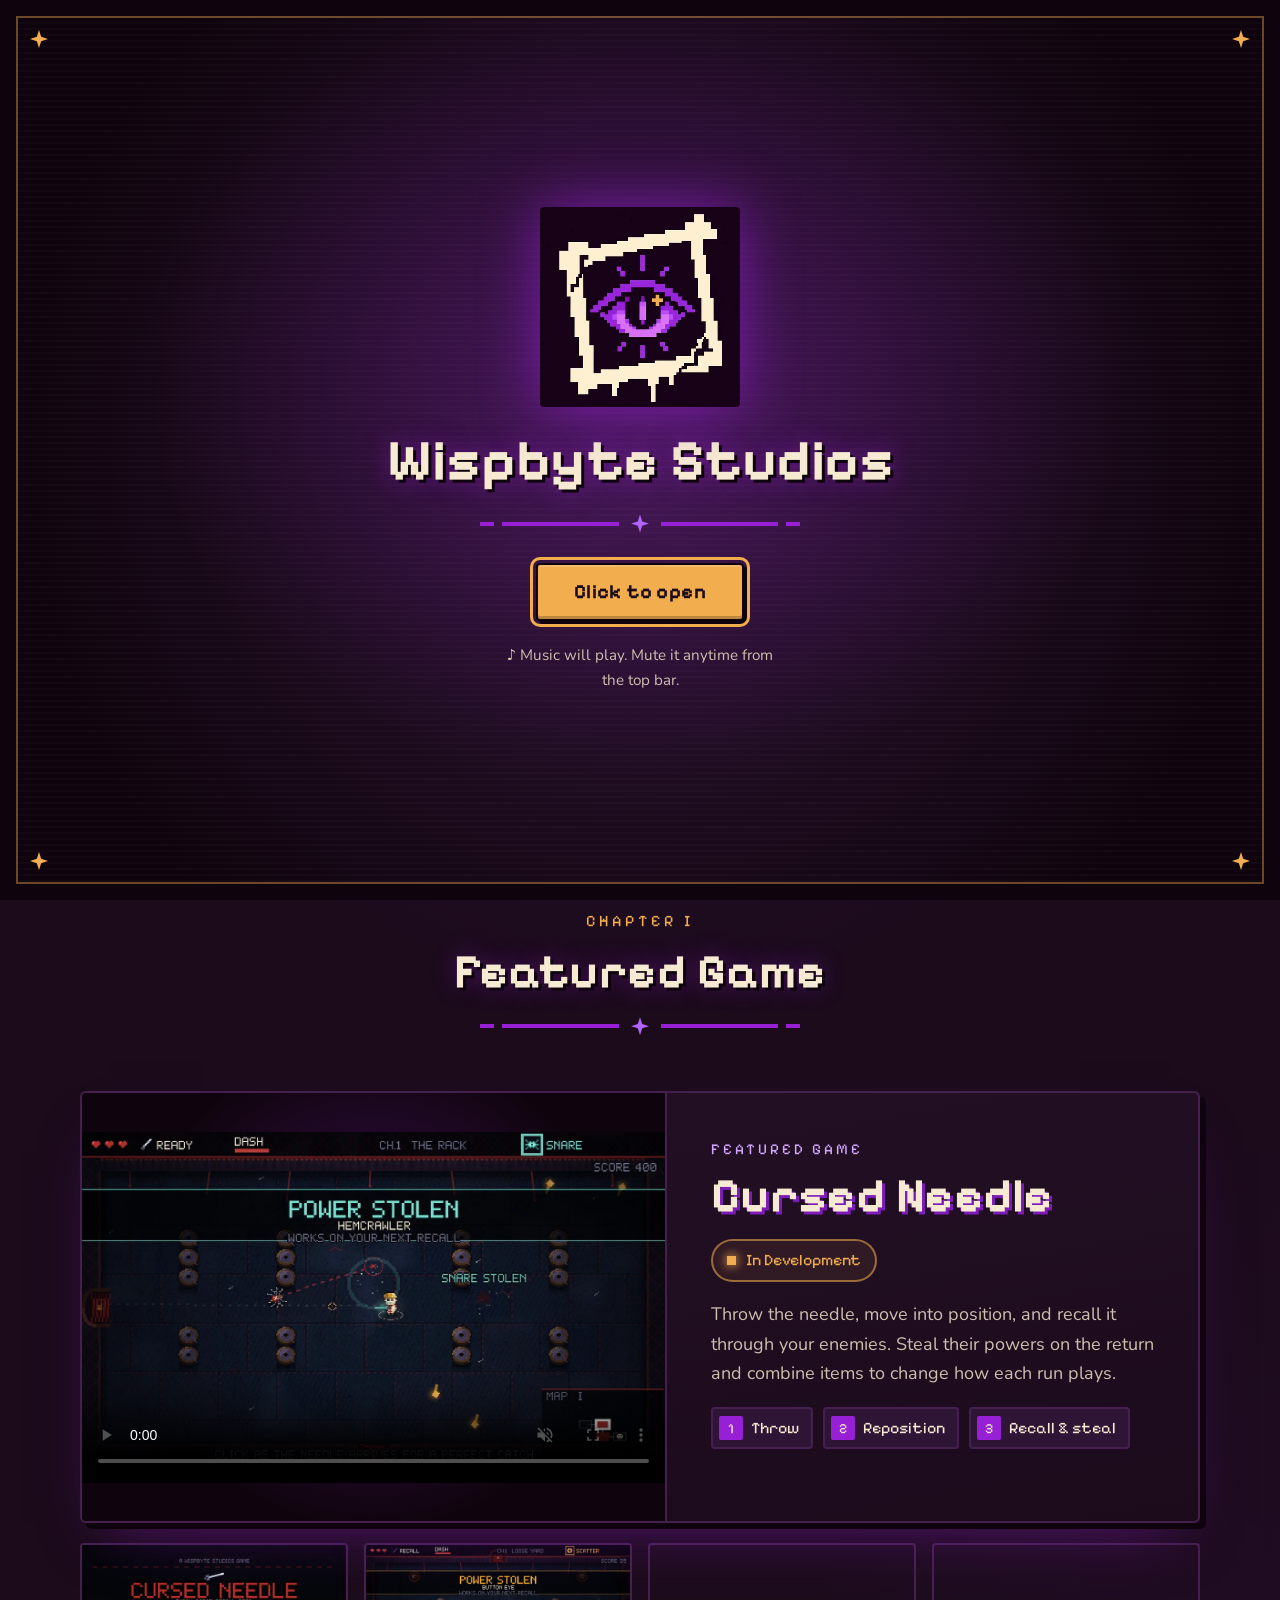
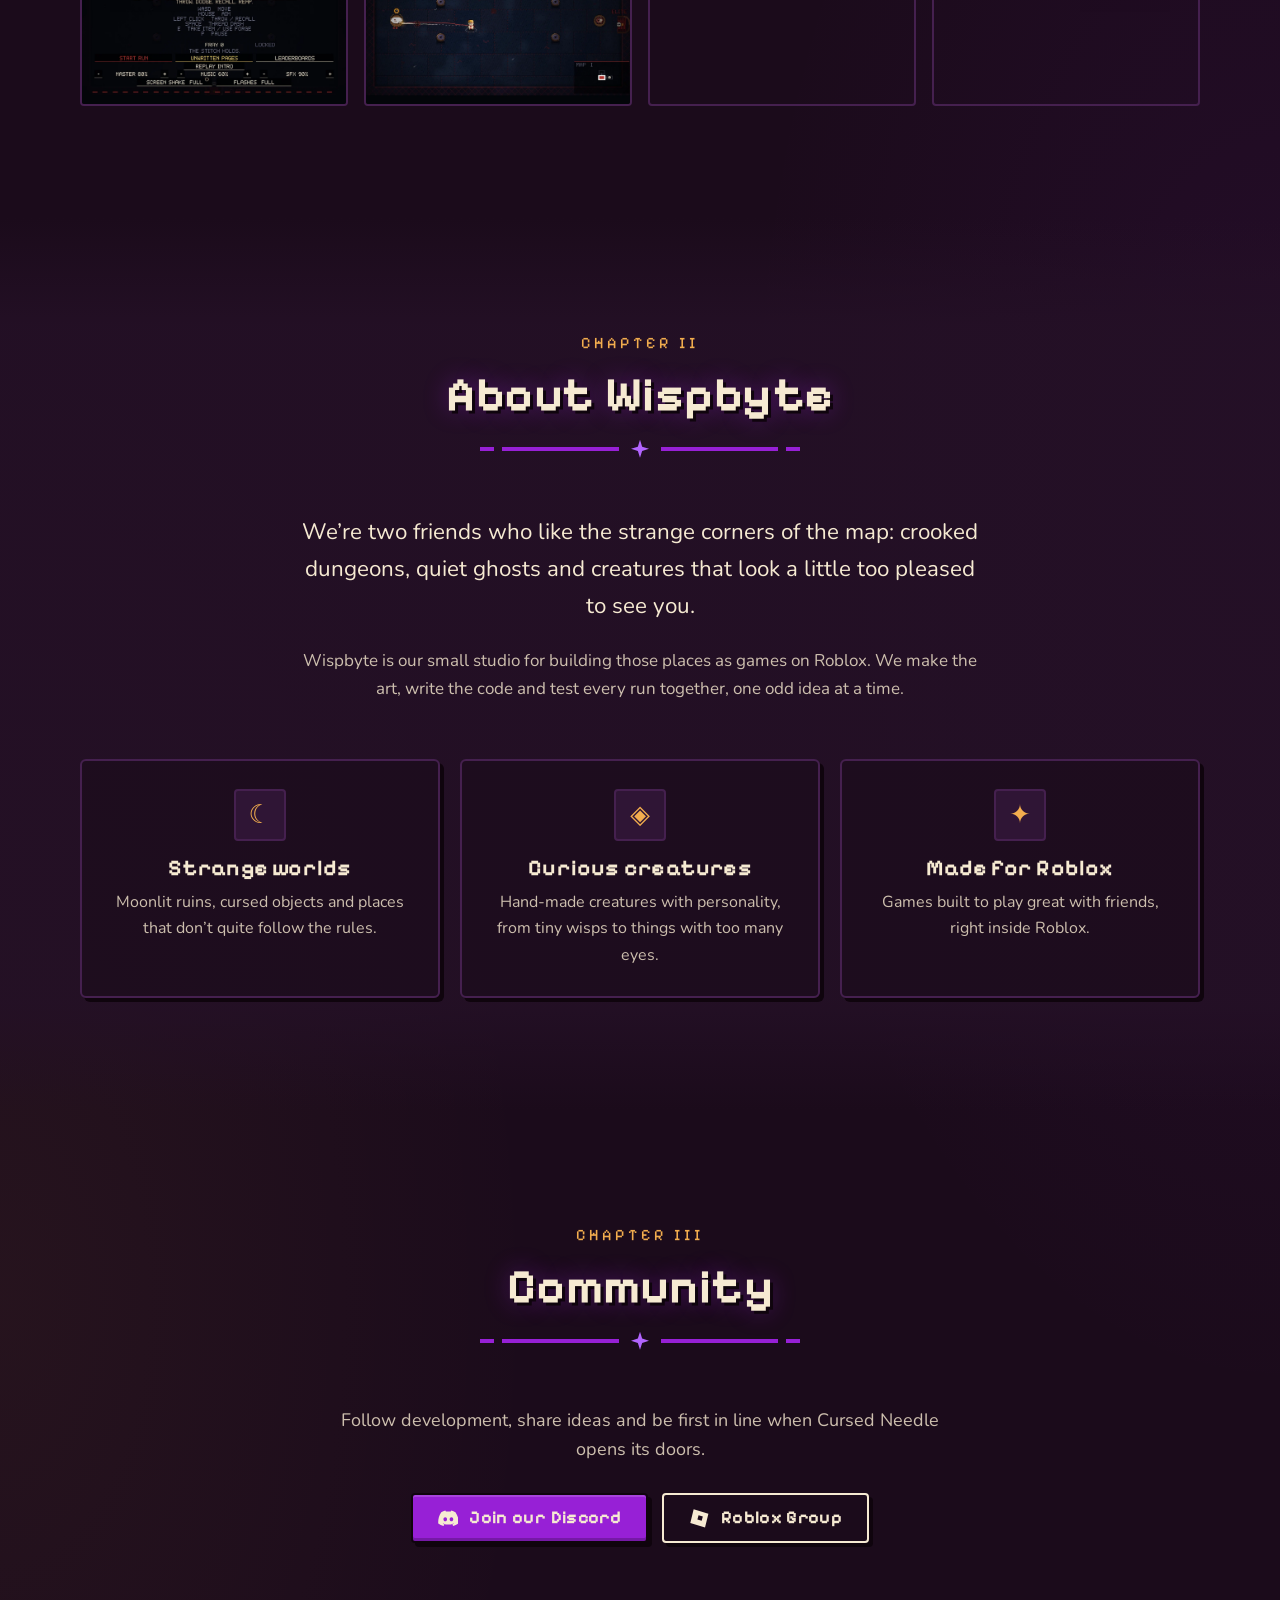
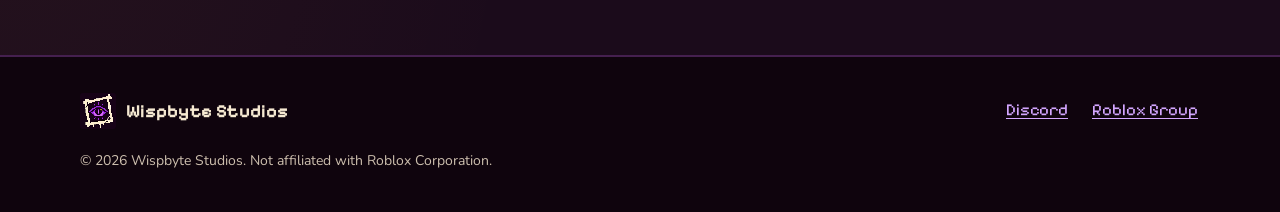
==== commit 71d338fa: "Open the site with a "Click to open" book cover that starts the music Browsers block sound until the" ====
--- a/index.html
+++ b/index.html
@@ -29,11 +29,28 @@
   <link rel="preload" href="/assets/fonts/nunito-latin-400-normal.woff2" as="font" type="font/woff2" crossorigin>
   <link rel="stylesheet" href="/assets/css/styles.css">
 
-  <script>document.documentElement.classList.add("js");</script>
+  <script>(function(d){d.classList.add("js");try{if(localStorage.getItem("wispbyte-music")!=="off")d.classList.add("gate")}catch(e){d.classList.add("gate")}})(document.documentElement);</script>
   <script src="/site-config.js" defer></script>
   <script src="/assets/js/main.js" defer></script>
 </head>
 <body>
+  <!-- Opening screen: one click opens the "book" and starts the music
+       (browsers only allow sound after a click/tap/key). Shown only with JS,
+       and skipped for visitors who turned the music off. -->
+  <div class="intro-gate" data-gate role="dialog" aria-modal="true" aria-labelledby="gate-title" aria-describedby="gate-hint">
+    <div class="gate-cover">
+      <span class="gate-corner tl" aria-hidden="true"></span>
+      <span class="gate-corner tr" aria-hidden="true"></span>
+      <span class="gate-corner bl" aria-hidden="true"></span>
+      <span class="gate-corner br" aria-hidden="true"></span>
+      <img class="gate-emblem" src="/assets/img/wispbyte-emblem.webp" width="180" height="180" alt="">
+      <p id="gate-title" class="gate-title">Wispbyte Studios</p>
+      <div class="ornament" aria-hidden="true"><span></span></div>
+      <button class="btn gate-btn" type="button" data-gate-open>Click to open</button>
+      <p id="gate-hint" class="gate-hint"><span aria-hidden="true">♪</span> Music will play. Mute it anytime from the top bar.</p>
+    </div>
+  </div>
+
   <a class="skip-link" href="#main">Skip to content</a>
 
   <header class="site-header">
--- a/assets/css/styles.css
+++ b/assets/css/styles.css
@@ -362,6 +362,86 @@
   html:not(.js) .brand-name { display: none; }
 }
 
+/* ---------- opening screen ---------- */
+.intro-gate { display: none; }
+html.gate { overflow: hidden; }
+.gate .intro-gate {
+  display: block;
+  position: fixed;
+  inset: 0;
+  z-index: 200;
+  perspective: 2200px;
+}
+.gate-cover {
+  position: absolute;
+  inset: 0;
+  display: grid;
+  place-content: center;
+  justify-items: center;
+  gap: clamp(12px, 2.5vh, 22px);
+  padding: 32px 24px;
+  text-align: center;
+  cursor: pointer;
+  background:
+    repeating-linear-gradient(0deg, rgba(255, 255, 255, 0.015) 0 2px, transparent 2px 6px),
+    radial-gradient(ellipse at 50% 42%, rgba(151, 32, 214, 0.28), transparent 55%),
+    radial-gradient(circle at 50% 50%, var(--plum-700), var(--plum-950) 80%);
+  box-shadow:
+    inset 0 0 0 clamp(8px, 1.6vw, 16px) var(--plum-950),
+    inset 0 0 0 calc(clamp(8px, 1.6vw, 16px) + 2px) rgba(242, 173, 78, 0.4);
+  transform-origin: left center;
+  backface-visibility: hidden;
+}
+.gate-corner {
+  position: absolute;
+  width: 18px;
+  height: 18px;
+  background: var(--amber);
+  clip-path: polygon(50% 0, 62% 38%, 100% 50%, 62% 62%, 50% 100%, 38% 62%, 0 50%, 38% 38%);
+}
+.gate-corner.tl { top: clamp(18px, 3vw, 30px); left: clamp(18px, 3vw, 30px); }
+.gate-corner.tr { top: clamp(18px, 3vw, 30px); right: clamp(18px, 3vw, 30px); }
+.gate-corner.bl { bottom: clamp(18px, 3vw, 30px); left: clamp(18px, 3vw, 30px); }
+.gate-corner.br { bottom: clamp(18px, 3vw, 30px); right: clamp(18px, 3vw, 30px); }
+.gate-emblem {
+  width: clamp(120px, 24vmin, 200px);
+  height: auto;
+  image-rendering: pixelated;
+  border-radius: 4px;
+  filter: drop-shadow(0 0 28px rgba(151, 32, 214, 0.65));
+  animation: gate-float 4s ease-in-out infinite;
+}
+.gate-title {
+  margin: 0;
+  font-family: var(--font-pixel);
+  font-weight: 700;
+  font-size: clamp(2rem, 7vw, 3.6rem);
+  line-height: 1.1;
+  color: var(--ivory);
+  text-shadow: 3px 3px 0 var(--plum-950), 0 0 24px rgba(151, 32, 214, 0.5);
+}
+.gate-cover .ornament { margin: 0; width: min(320px, 70vw); }
+.gate-btn { --btn-bg: var(--amber); --btn-fg: var(--plum-900); margin-top: 8px; font-size: 1.25rem; padding: 0.8em 1.8em; }
+.gate-btn:hover { --btn-bg: #f7be6b; }
+.gate-hint { margin: 0; max-width: 32ch; font-size: 0.95rem; color: var(--ivory-dim); }
+
+.intro-gate.is-opening { pointer-events: none; }
+.intro-gate.is-opening .gate-cover { animation: gate-open 1.3s cubic-bezier(0.65, 0, 0.35, 1) forwards; }
+
+@keyframes gate-open {
+  0%   { transform: rotateY(0deg); opacity: 1; }
+  70%  { opacity: 1; }
+  100% { transform: rotateY(-108deg); opacity: 0; }
+}
+@keyframes gate-float {
+  0%, 100% { transform: translateY(0); }
+  50% { transform: translateY(-6px); }
+}
+
+/* The opening screen is the book opening, so skip the smaller banner cover animation. */
+.gate .cover-lid,
+.gate-done .cover-lid { display: none; }
+
 /* ---------- hero / book cover ---------- */
 .hero {
   position: relative;
@@ -826,6 +906,8 @@
   }
   .cover-lid,
   .wisps { display: none; }
+  .gate-emblem { animation: none; }
+  .intro-gate.is-opening .gate-cover { animation: none; opacity: 0; }
   .status-dot,
   .music-toggle.is-playing .music-bars rect { animation: none; }
 }
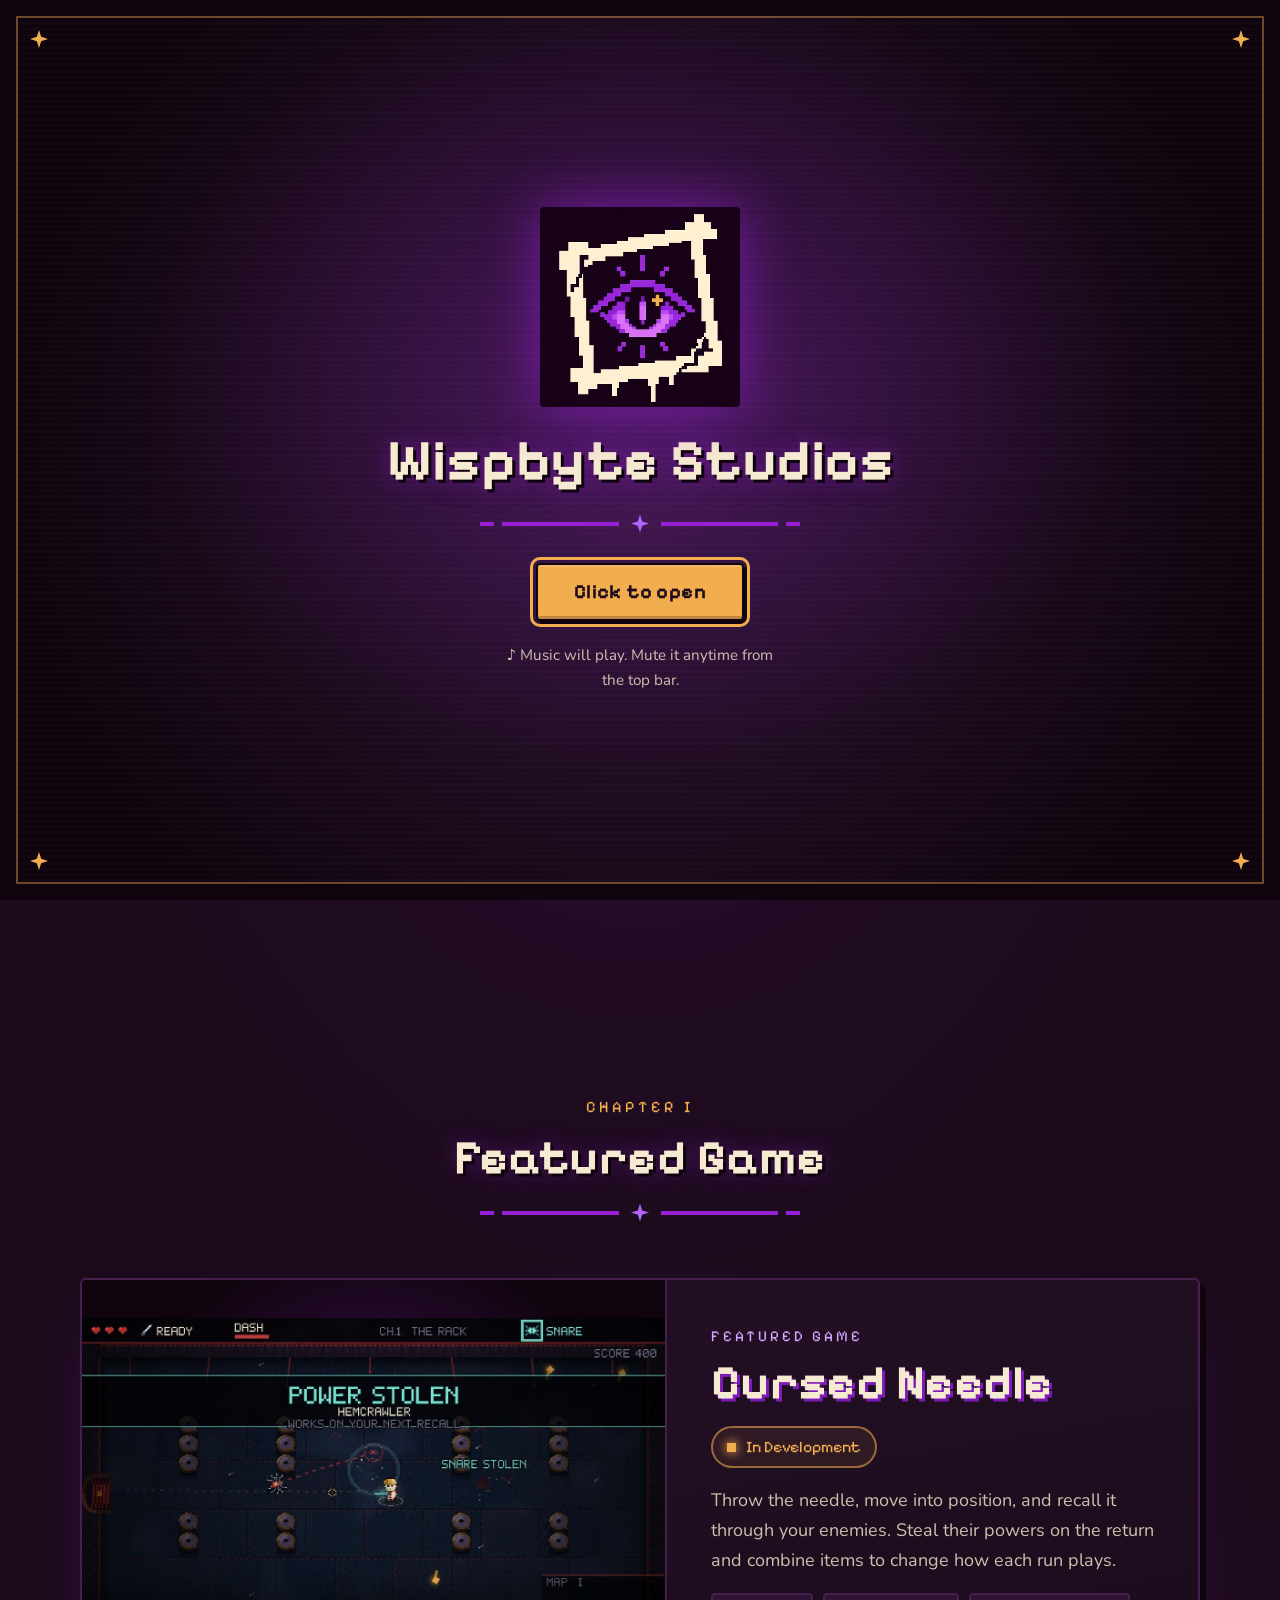
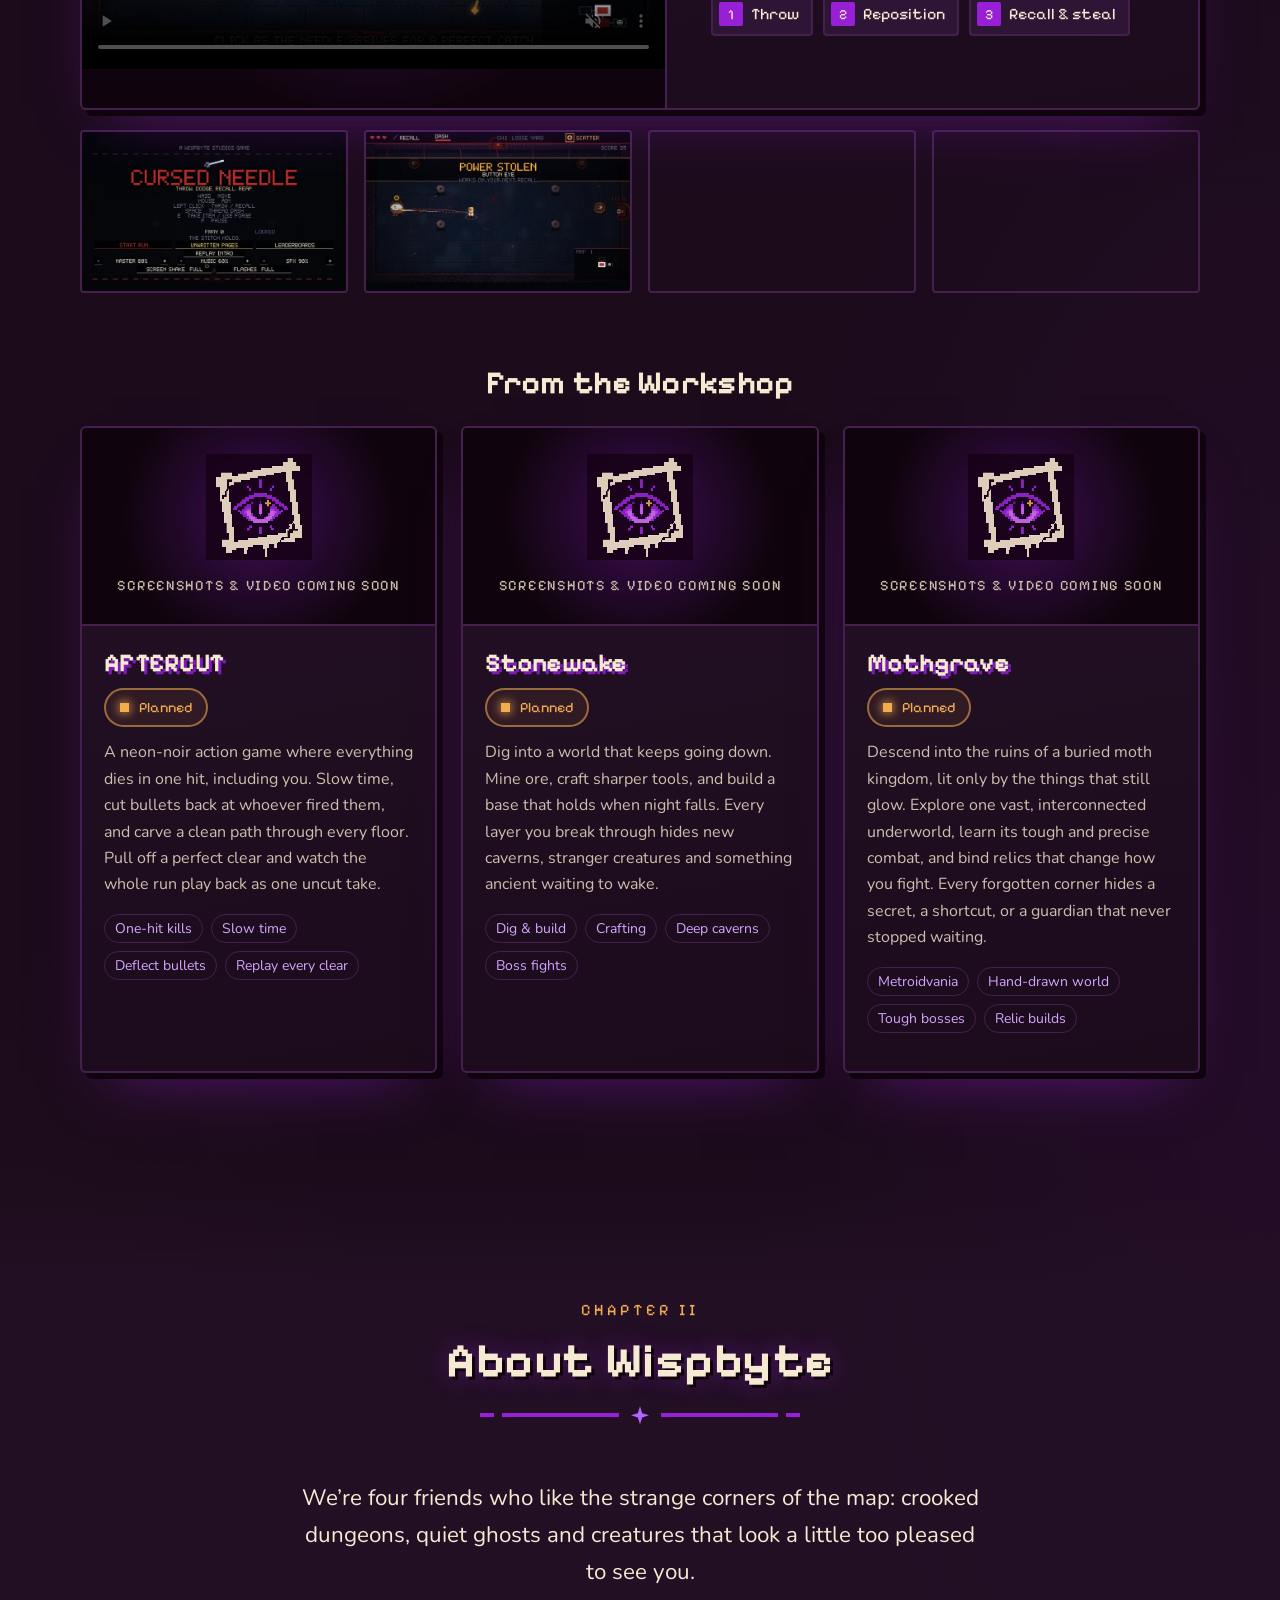
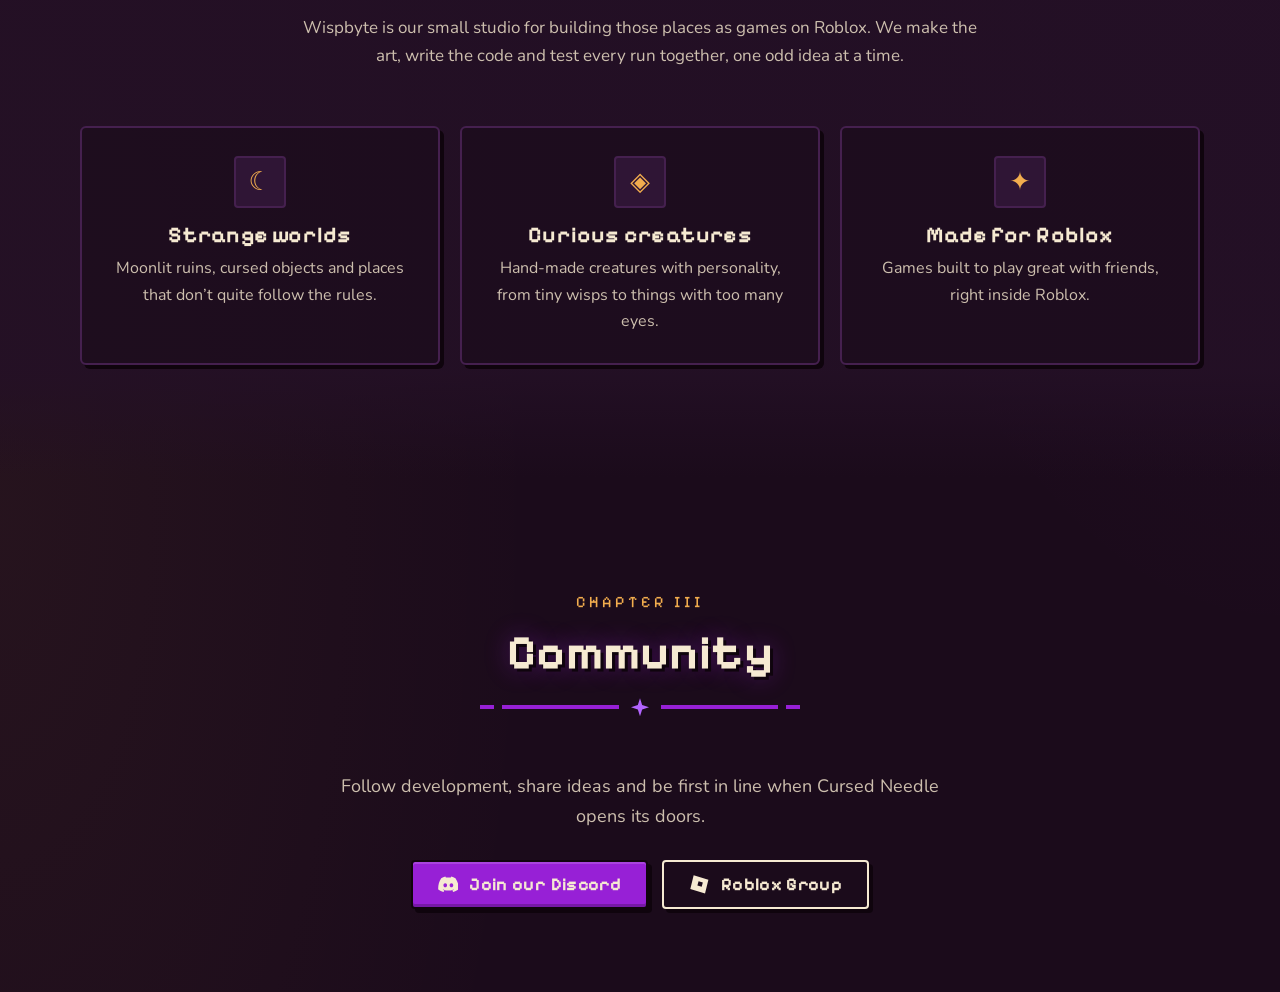
==== commit 01264b5a: "Add Stonewake and Mothgrave, say four friends, card video support - site-config.js: two new planned " ====
--- a/index.html
+++ b/index.html
@@ -4,7 +4,7 @@
   <meta charset="utf-8">
   <meta name="viewport" content="width=device-width, initial-scale=1">
   <title>Wispbyte Studios · Games on Roblox</title>
-  <meta name="description" content="Wispbyte Studios is two friends making games on Roblox. Our featured project, Cursed Needle, is in development.">
+  <meta name="description" content="Wispbyte Studios is four friends making games on Roblox. Our featured project, Cursed Needle, is in development.">
   <link rel="canonical" href="https://wispbytestudio.com/">
   <meta name="theme-color" content="#1b0b1b">
   <meta name="color-scheme" content="dark">
@@ -12,7 +12,7 @@
   <meta property="og:type" content="website">
   <meta property="og:site_name" content="Wispbyte Studios">
   <meta property="og:title" content="Wispbyte Studios">
-  <meta property="og:description" content="Two friends making games on Roblox.">
+  <meta property="og:description" content="Four friends making games on Roblox.">
   <meta property="og:url" content="https://wispbytestudio.com/">
   <meta property="og:image" content="https://wispbytestudio.com/assets/img/og-image.jpg">
   <meta property="og:image:width" content="1200">
@@ -124,7 +124,7 @@
           </div>
         </div>
 
-        <p class="tagline">Two friends making games on Roblox.</p>
+        <p class="tagline">Four friends making games on Roblox.</p>
         <a class="btn btn-primary" href="#games">
           Explore Our Games
           <span class="btn-arrow" aria-hidden="true">↓</span>
@@ -186,7 +186,7 @@
         </header>
 
         <div class="about reveal">
-          <p class="lede">We’re two friends who like the strange corners of the map: crooked dungeons, quiet ghosts and creatures that look a little too pleased to see you.</p>
+          <p class="lede">We’re four friends who like the strange corners of the map: crooked dungeons, quiet ghosts and creatures that look a little too pleased to see you.</p>
           <p>Wispbyte is our small studio for building those places as games on Roblox. We make the art, write the code and test every run together, one odd idea at a time.</p>
         </div>
 
--- a/assets/css/styles.css
+++ b/assets/css/styles.css
@@ -740,7 +740,7 @@
 
 .game-grid {
   display: grid;
-  grid-template-columns: repeat(auto-fill, minmax(min(100%, 300px), 1fr));
+  grid-template-columns: 1fr;
   gap: 24px;
   margin: 0;
   padding: 0;
@@ -748,8 +748,57 @@
 }
 .game-card.mini { height: 100%; display: flex; flex-direction: column; }
 .game-card.mini .game-media { border-right: 0; border-bottom: 2px solid var(--plum-600); aspect-ratio: 16 / 9; min-height: 0; }
-.game-card.mini .game-media img { width: 100%; height: 100%; object-fit: cover; }
-.game-card.mini .game-media.empty img { width: 30%; height: auto; image-rendering: pixelated; }
+.game-card.mini .game-media img,
+.game-card.mini .game-media video { width: 100%; height: 100%; object-fit: cover; }
+.game-card.mini .game-media.empty { align-content: center; gap: 14px; }
+.game-card.mini .game-media.empty img { width: min(30%, 120px); height: auto; image-rendering: pixelated; opacity: 0.85; }
+.media-soon {
+  margin: 0;
+  font-family: var(--font-pixel);
+  font-size: 0.9rem;
+  letter-spacing: 0.12em;
+  text-transform: uppercase;
+  color: var(--ivory-dim);
+}
+
+/* Workshop grid: 1 column on phones, 2 on tablets, 3 on desktop when there are exactly 3.
+   A card left alone on the last row spans the full width and is laid out wide (media beside text). */
+@media (min-width: 641px) {
+  .game-grid { grid-template-columns: repeat(2, minmax(0, 1fr)); }
+  .game-grid > li:last-child:nth-child(odd) { grid-column: 1 / -1; }
+}
+@media (min-width: 641px) and (max-width: 1023px) {
+  .game-grid > li:last-child:nth-child(odd) .game-card.mini {
+    flex-direction: row;
+  }
+  .game-grid > li:last-child:nth-child(odd) .game-card.mini .game-media {
+    flex: 0 0 48%;
+    aspect-ratio: auto;
+    min-height: 300px;
+    border-bottom: 0;
+    border-right: 2px solid var(--plum-600);
+  }
+  .game-grid > li:last-child:nth-child(odd) .game-card.mini .game-body { padding: clamp(24px, 3.5vw, 40px); justify-content: center; }
+  .game-grid > li:last-child:nth-child(odd) .game-card.mini .game-title { font-size: clamp(2rem, 3.5vw, 2.6rem); text-shadow: 3px 3px 0 var(--violet-deep); }
+  .game-grid > li:last-child:nth-child(odd) .game-card.mini .game-desc { font-size: 1.0625rem; max-width: 48ch; }
+}
+@media (min-width: 1024px) {
+  .game-grid.count-3 { grid-template-columns: repeat(3, minmax(0, 1fr)); }
+  .game-grid.count-3 > li:last-child { grid-column: auto; }
+  .game-grid:not(.count-3) > li:last-child:nth-child(odd) .game-card.mini {
+    flex-direction: row;
+  }
+  .game-grid:not(.count-3) > li:last-child:nth-child(odd) .game-card.mini .game-media {
+    flex: 0 0 48%;
+    aspect-ratio: auto;
+    min-height: 300px;
+    border-bottom: 0;
+    border-right: 2px solid var(--plum-600);
+  }
+  .game-grid:not(.count-3) > li:last-child:nth-child(odd) .game-card.mini .game-body { padding: clamp(24px, 3.5vw, 40px); justify-content: center; }
+  .game-grid:not(.count-3) > li:last-child:nth-child(odd) .game-card.mini .game-title { font-size: clamp(2rem, 3.5vw, 2.6rem); text-shadow: 3px 3px 0 var(--violet-deep); }
+  .game-grid:not(.count-3) > li:last-child:nth-child(odd) .game-card.mini .game-desc { font-size: 1.0625rem; max-width: 48ch; }
+}
 .game-card.mini .game-body { padding: 22px; flex: 1; display: flex; flex-direction: column; align-items: flex-start; }
 .game-card.mini .game-title { font-size: 1.6rem; }
 .game-card.mini .status { margin: 10px 0 12px; font-size: 0.9rem; }
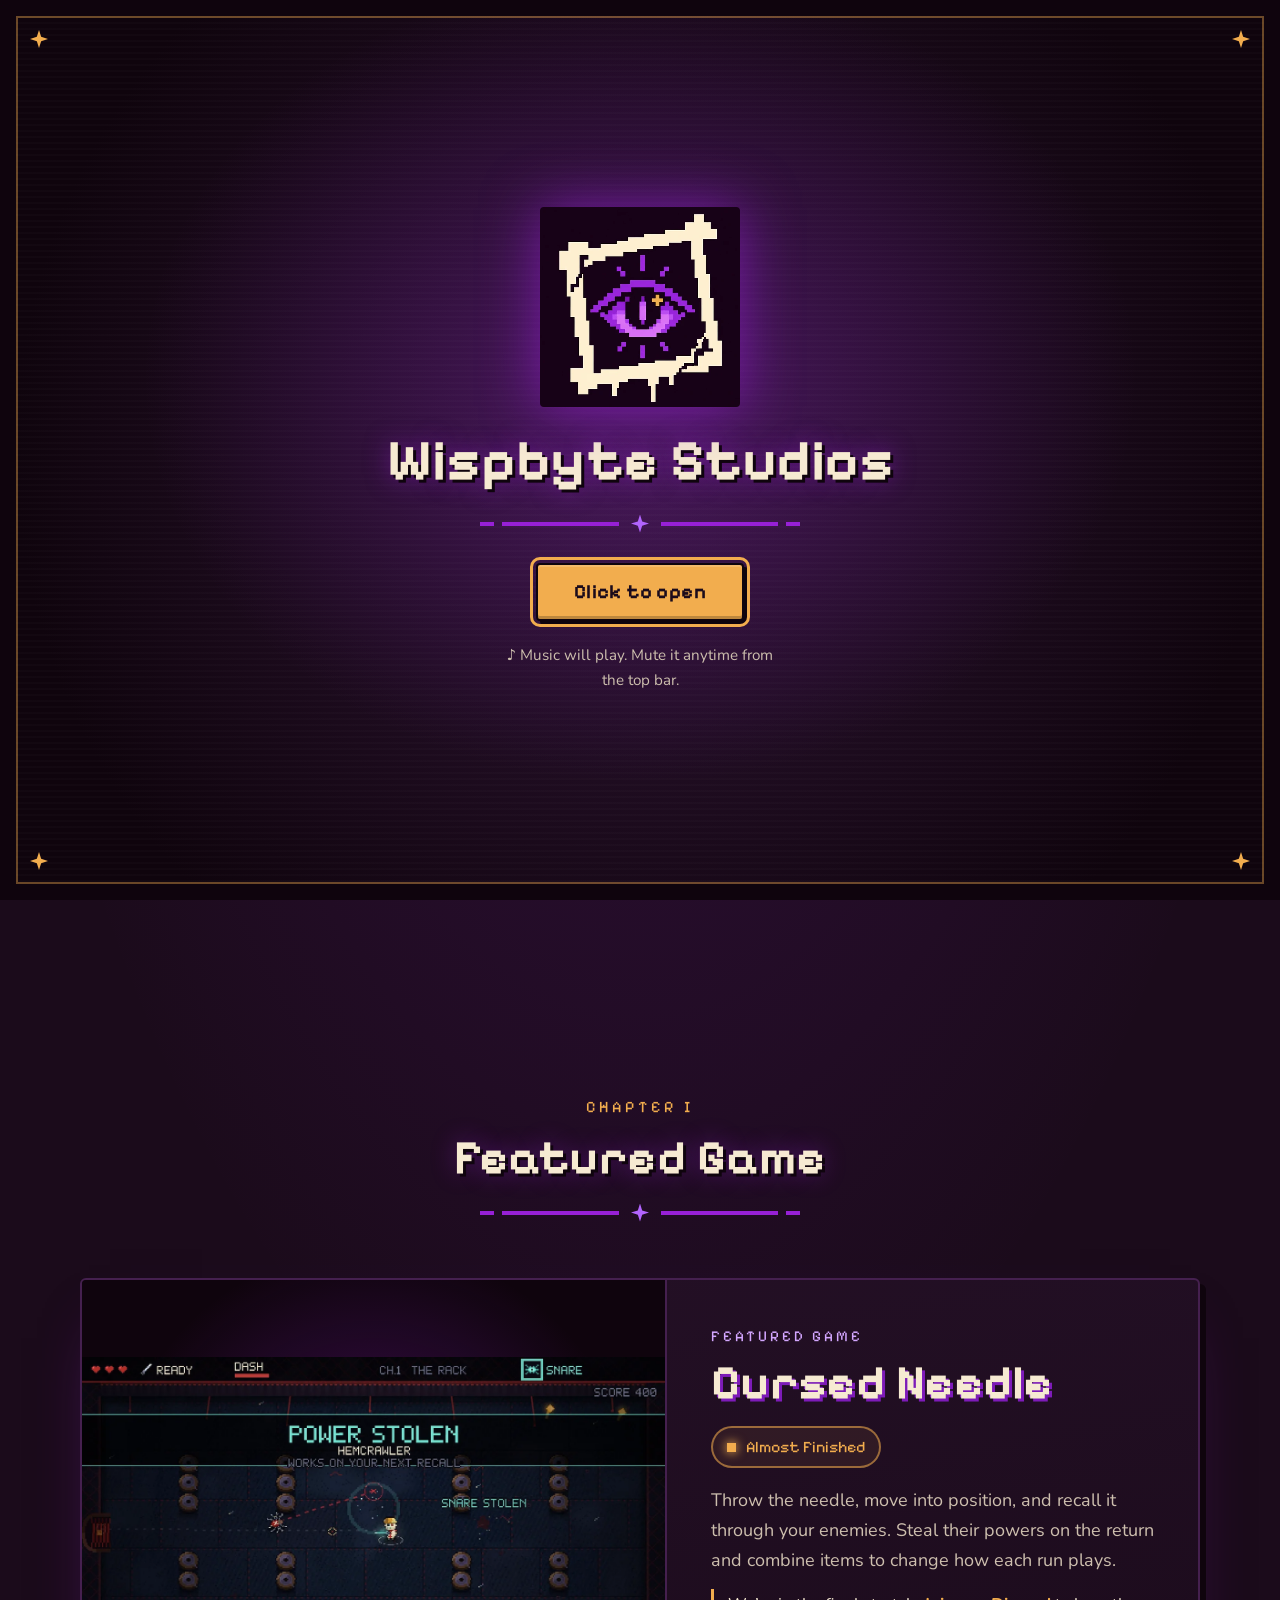
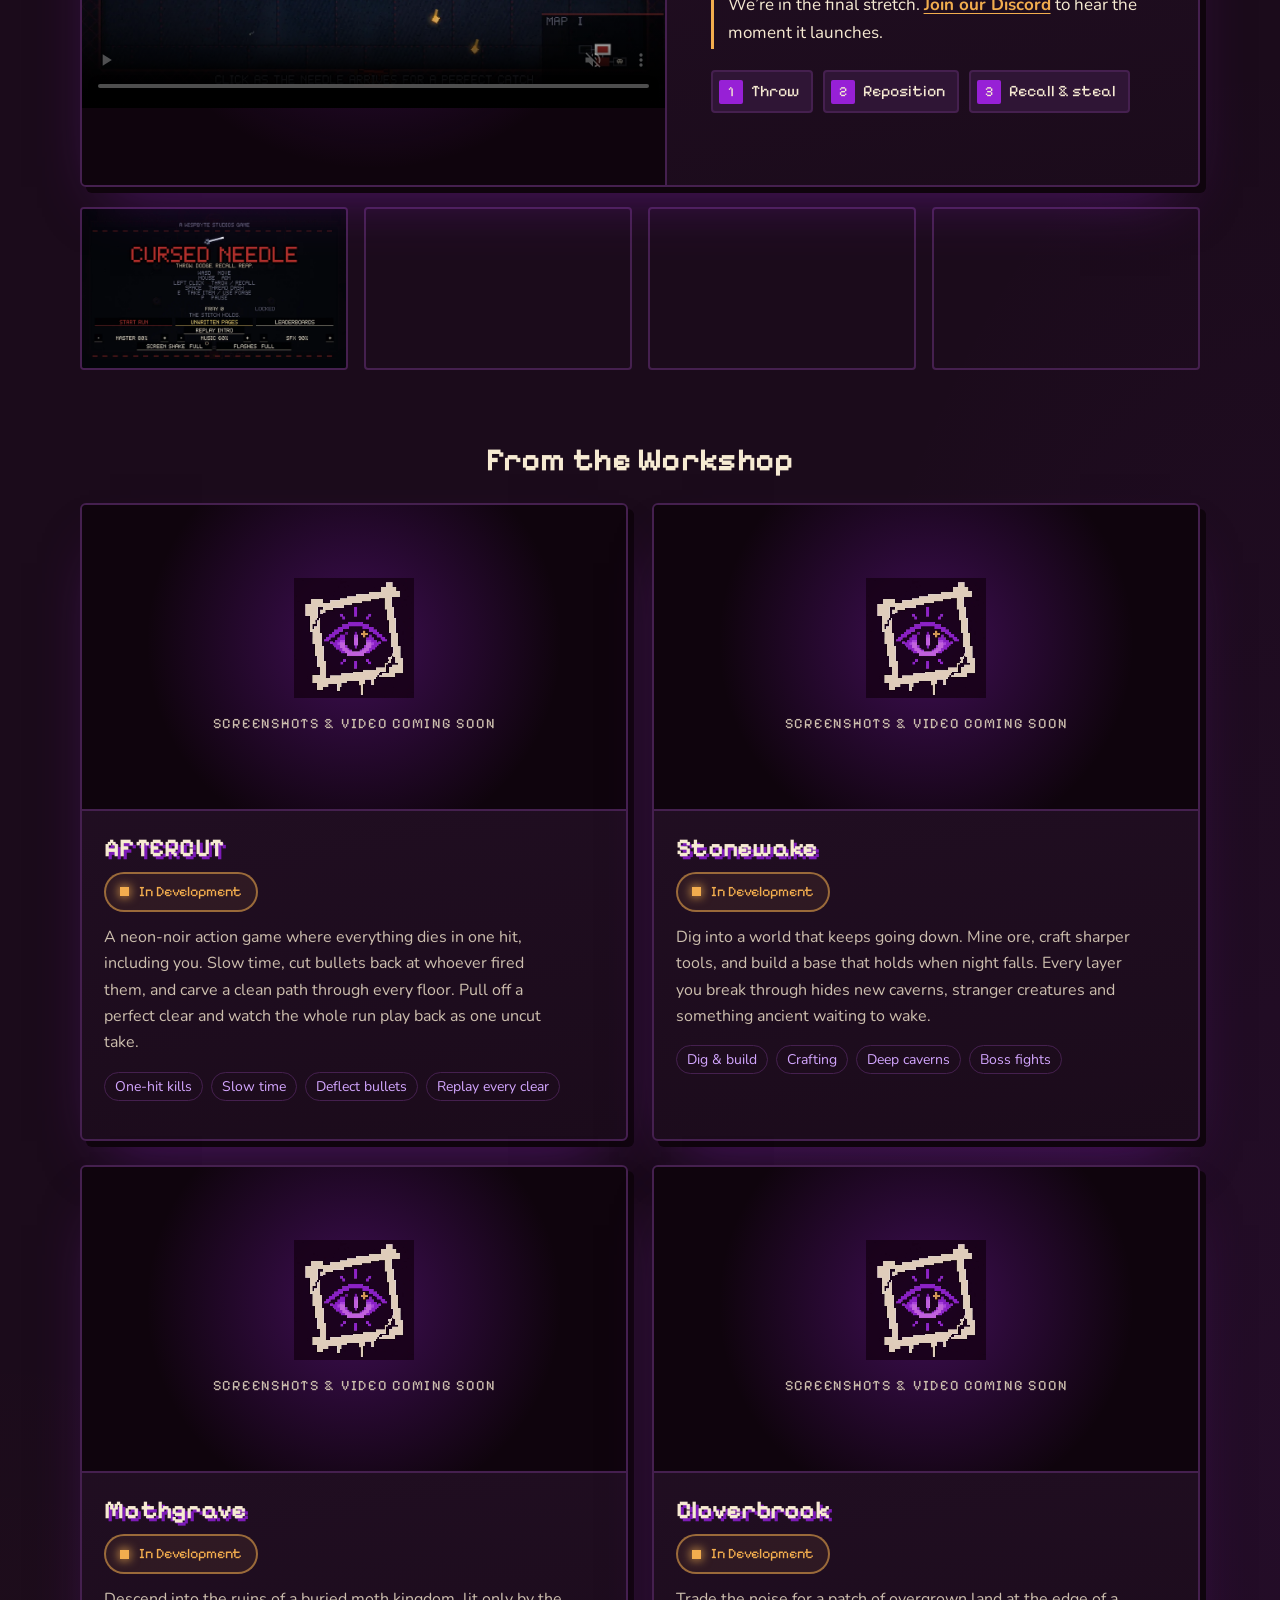
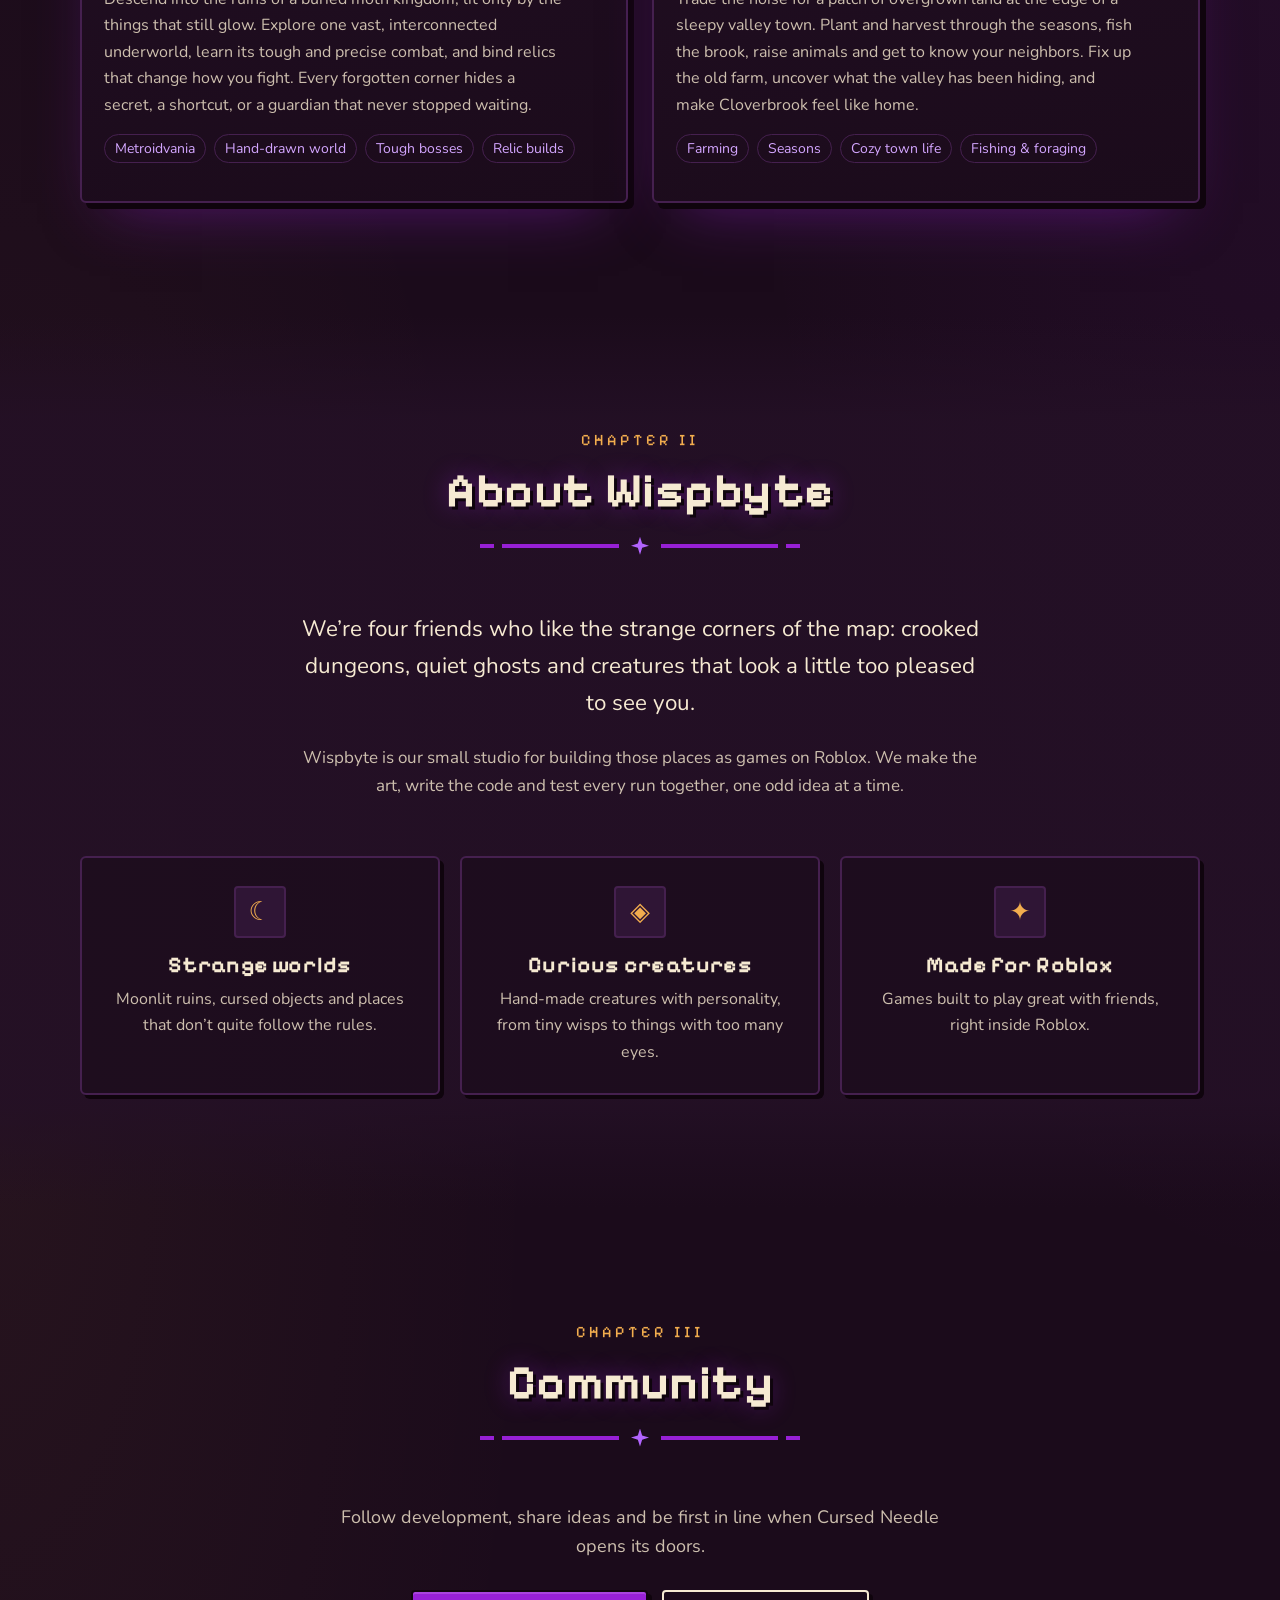
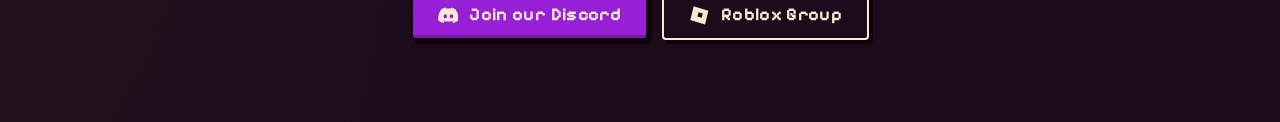
==== commit f5c960a9: "Mark Cursed Needle as almost finished - Featured card badge: In Development -> Almost Finished - New" ====
--- a/index.html
+++ b/index.html
@@ -4,7 +4,7 @@
   <meta charset="utf-8">
   <meta name="viewport" content="width=device-width, initial-scale=1">
   <title>Wispbyte Studios · Games on Roblox</title>
-  <meta name="description" content="Wispbyte Studios is four friends making games on Roblox. Our featured project, Cursed Needle, is in development.">
+  <meta name="description" content="Wispbyte Studios is four friends making games on Roblox. Our featured project, Cursed Needle, is almost finished.">
   <link rel="canonical" href="https://wispbytestudio.com/">
   <meta name="theme-color" content="#1b0b1b">
   <meta name="color-scheme" content="dark">
@@ -150,8 +150,9 @@
           <div class="game-body">
             <p class="eyebrow">Featured Game</p>
             <h3 id="cn-title" class="game-title">Cursed Needle</h3>
-            <p class="status"><span class="status-dot" aria-hidden="true"></span>In Development</p>
+            <p class="status"><span class="status-dot" aria-hidden="true"></span>Almost Finished</p>
             <p class="game-desc">Throw the needle, move into position, and recall it through your enemies. Steal their powers on the return and combine items to change how each run plays.</p>
+            <p class="launch-note">We’re in the final stretch.<span data-reveal-with-link hidden> <a data-link="links.discord" target="_blank" rel="noopener">Join our Discord<span class="sr-only"> (opens in a new tab)</span></a> to hear the moment it launches.</span></p>
 
             <ol class="loop" aria-label="Core loop">
               <li><span class="loop-num" aria-hidden="true">1</span>Throw</li>
--- a/assets/css/styles.css
+++ b/assets/css/styles.css
@@ -690,6 +690,16 @@
 
 .game-desc { color: var(--ivory-dim); font-size: 1.125rem; max-width: 46ch; }
 
+.launch-note {
+  max-width: 46ch;
+  margin: -0.25em 0 1.25em;
+  padding: 2px 0 2px 14px;
+  border-left: 3px solid var(--amber);
+  color: var(--ivory);
+}
+.launch-note a { color: var(--amber); font-weight: 700; }
+.launch-note a:hover { color: var(--ivory); }
+
 .loop {
   display: flex;
   flex-wrap: wrap;
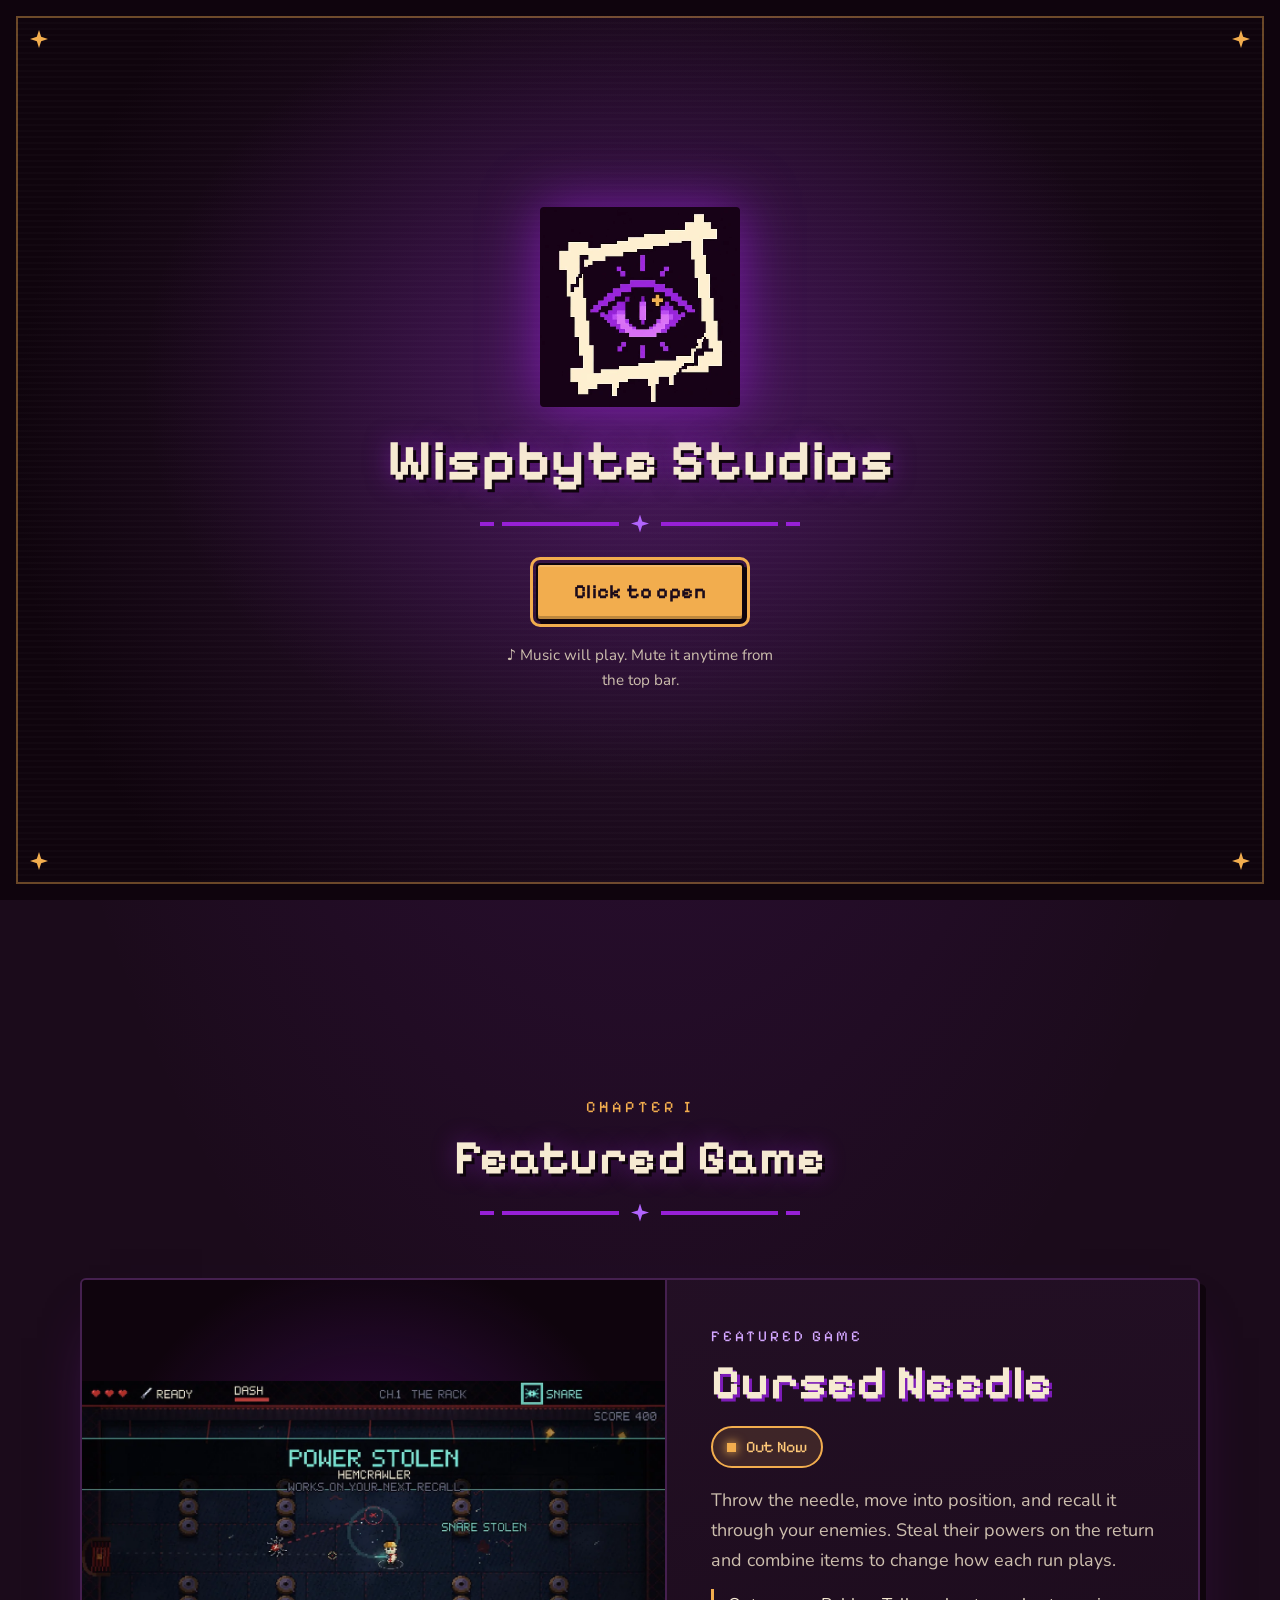
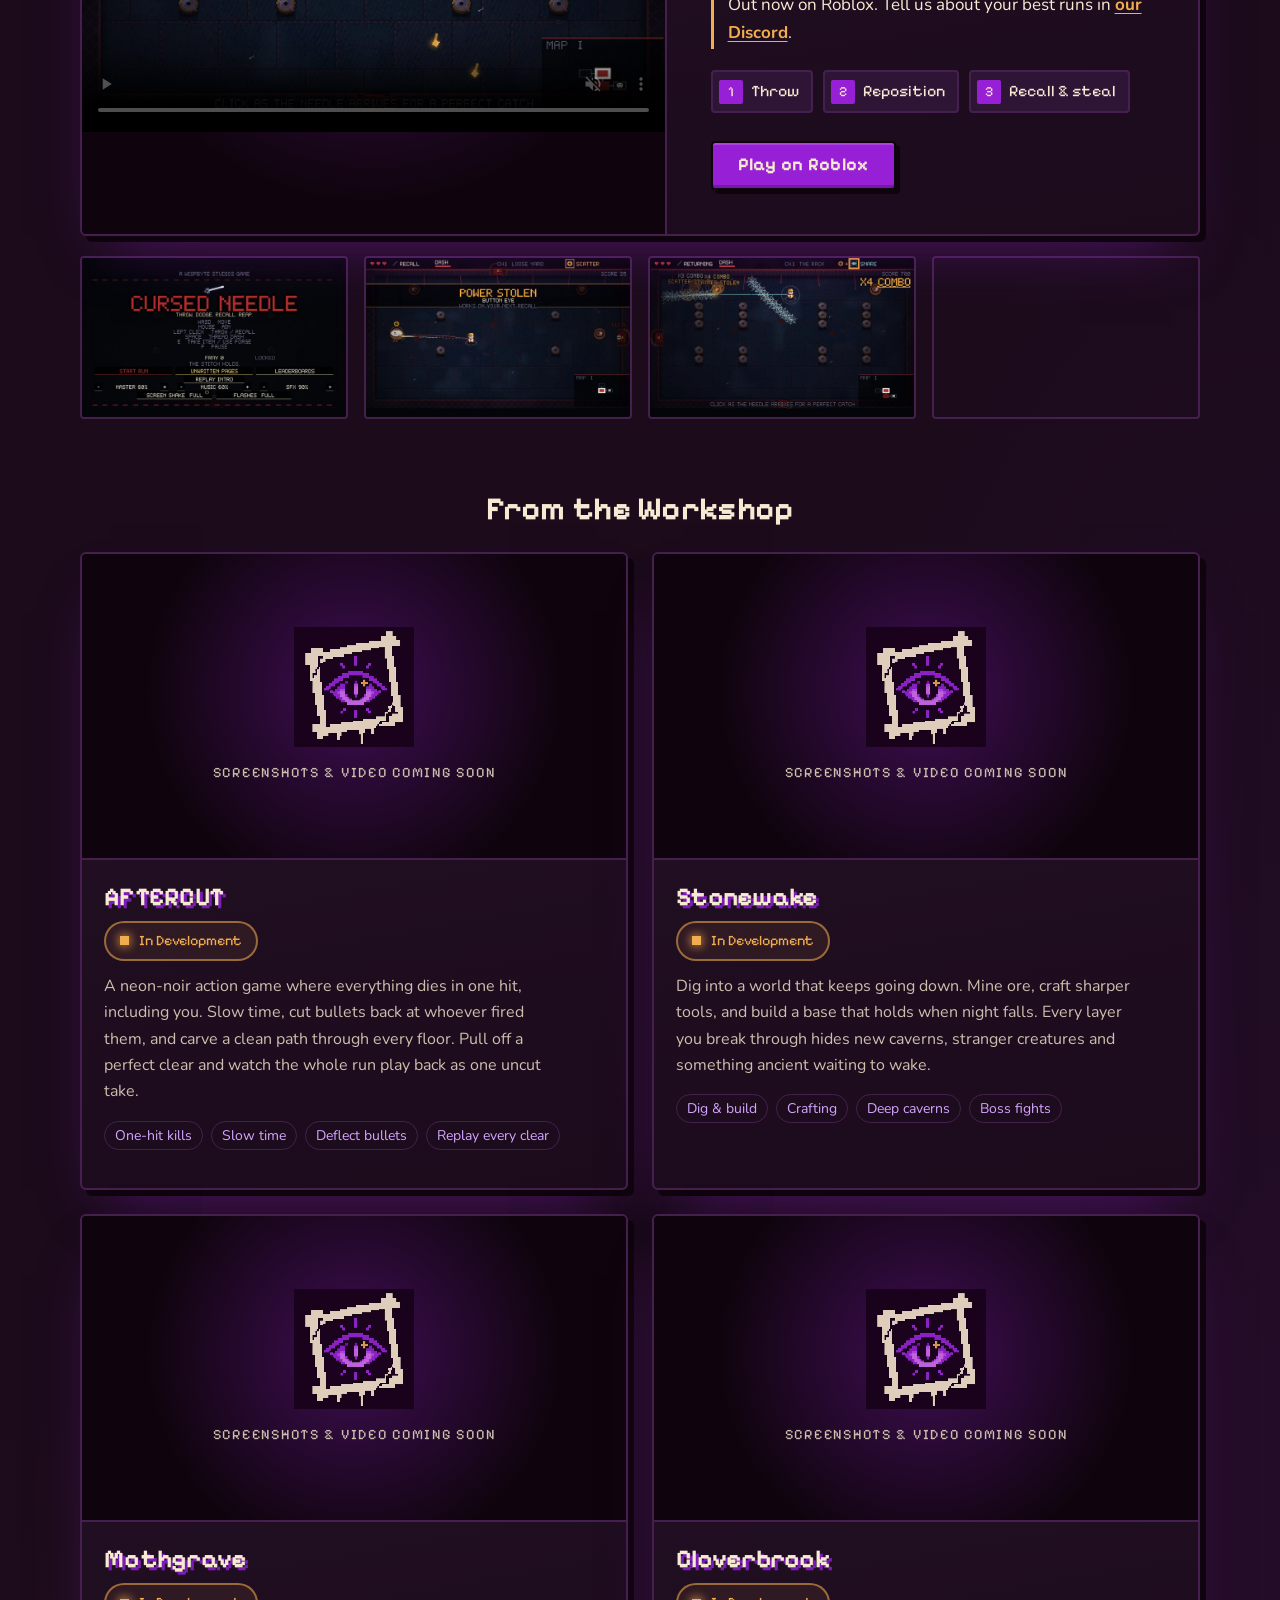
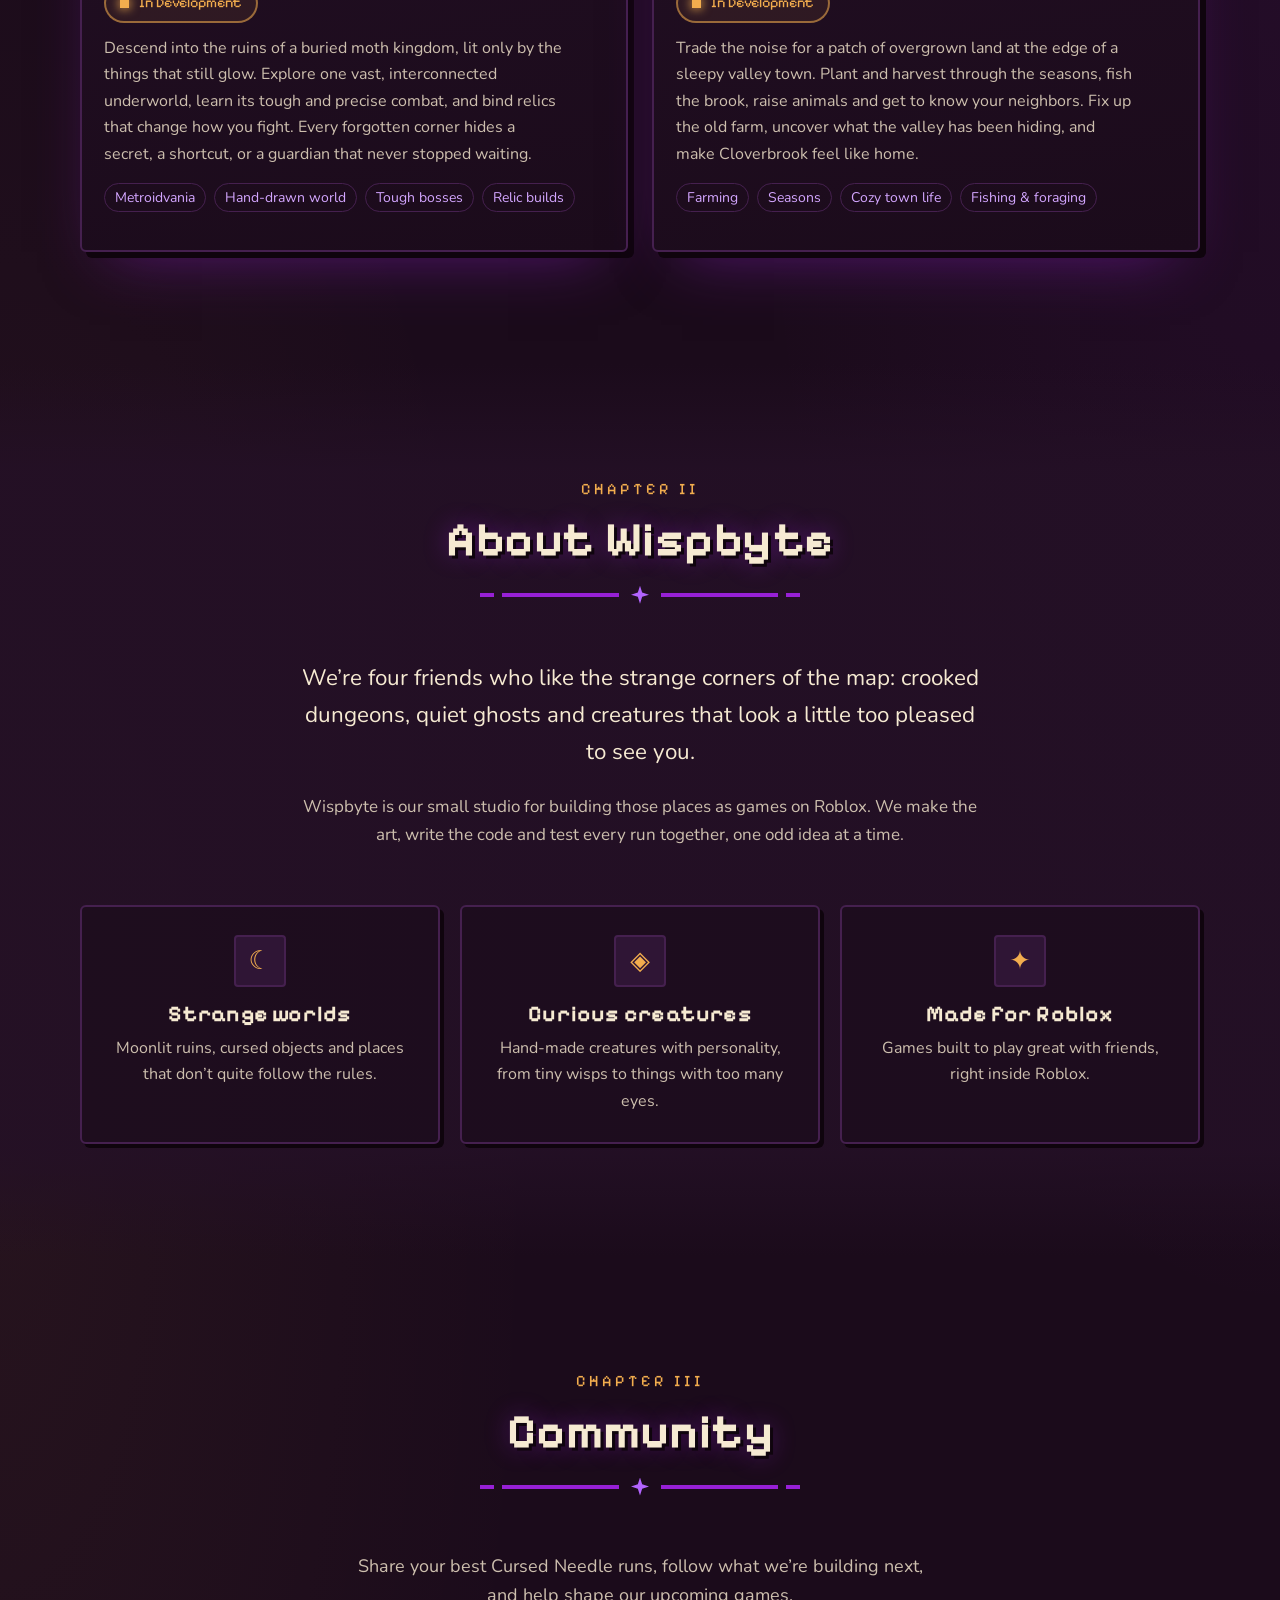
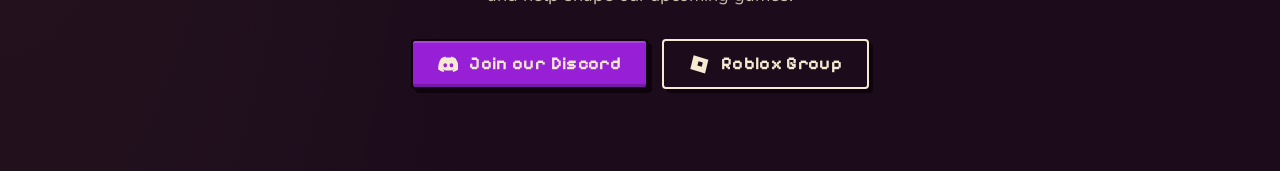
==== commit a8c81ad9: "Cursed Needle is out: link it on Roblox - site-config.js: featuredGame.robloxUrl set to the released" ====
--- a/index.html
+++ b/index.html
@@ -4,7 +4,7 @@
   <meta charset="utf-8">
   <meta name="viewport" content="width=device-width, initial-scale=1">
   <title>Wispbyte Studios · Games on Roblox</title>
-  <meta name="description" content="Wispbyte Studios is four friends making games on Roblox. Our featured project, Cursed Needle, is almost finished.">
+  <meta name="description" content="Wispbyte Studios is four friends making games on Roblox. Our featured game, Cursed Needle, is out now on Roblox.">
   <link rel="canonical" href="https://wispbytestudio.com/">
   <meta name="theme-color" content="#1b0b1b">
   <meta name="color-scheme" content="dark">
@@ -125,10 +125,15 @@
         </div>
 
         <p class="tagline">Four friends making games on Roblox.</p>
-        <a class="btn btn-primary" href="#games">
-          Explore Our Games
-          <span class="btn-arrow" aria-hidden="true">↓</span>
-        </a>
+        <div class="hero-actions">
+          <a class="btn btn-primary" href="#games">
+            Explore Our Games
+            <span class="btn-arrow" aria-hidden="true">↓</span>
+          </a>
+          <a class="btn btn-play" data-link="featuredGame.robloxUrl" hidden target="_blank" rel="noopener">
+            Play Cursed Needle <span class="sr-only">on Roblox (opens in a new tab)</span>
+          </a>
+        </div>
       </div>
     </section>
 
@@ -150,9 +155,9 @@
           <div class="game-body">
             <p class="eyebrow">Featured Game</p>
             <h3 id="cn-title" class="game-title">Cursed Needle</h3>
-            <p class="status"><span class="status-dot" aria-hidden="true"></span>Almost Finished</p>
+            <p class="status status-live"><span class="status-dot" aria-hidden="true"></span>Out Now</p>
             <p class="game-desc">Throw the needle, move into position, and recall it through your enemies. Steal their powers on the return and combine items to change how each run plays.</p>
-            <p class="launch-note">We’re in the final stretch.<span data-reveal-with-link hidden> <a data-link="links.discord" target="_blank" rel="noopener">Join our Discord<span class="sr-only"> (opens in a new tab)</span></a> to hear the moment it launches.</span></p>
+            <p class="launch-note">Out now on Roblox.<span data-reveal-with-link hidden> Tell us about your best runs in <a data-link="links.discord" target="_blank" rel="noopener">our Discord<span class="sr-only"> (opens in a new tab)</span></a>.</span></p>
 
             <ol class="loop" aria-label="Core loop">
               <li><span class="loop-num" aria-hidden="true">1</span>Throw</li>
@@ -162,7 +167,7 @@
 
             <div class="actions">
               <a class="btn btn-primary" data-link="featuredGame.robloxUrl" hidden target="_blank" rel="noopener">
-                View on Roblox <span class="sr-only">(opens in a new tab)</span>
+                Play on Roblox <span class="sr-only">(opens in a new tab)</span>
               </a>
             </div>
           </div>
@@ -221,7 +226,7 @@
         </header>
 
         <div class="community reveal">
-          <p>Follow development, share ideas and be first in line when Cursed Needle opens its doors.</p>
+          <p>Share your best Cursed Needle runs, follow what we’re building next, and help shape our upcoming games.</p>
           <div class="actions center">
             <a class="btn btn-discord" data-link="links.discord" hidden target="_blank" rel="noopener">
               <svg class="btn-icon" viewBox="0 0 16 16" aria-hidden="true" focusable="false"><path fill="currentColor" d="M13.5 3.2A13 13 0 0 0 10.3 2l-.4.8a12 12 0 0 0-3.8 0L5.7 2a13 13 0 0 0-3.2 1.2C.5 6.2 0 9.1.2 12a13 13 0 0 0 4 2l.8-1.3-1.3-.6.3-.2a9.3 9.3 0 0 0 8 0l.3.2-1.3.6.8 1.3a13 13 0 0 0 4-2c.3-3.4-.5-6.2-2.3-8.8ZM5.6 10.3c-.8 0-1.4-.7-1.4-1.6s.6-1.6 1.4-1.6 1.4.7 1.4 1.6-.6 1.6-1.4 1.6Zm4.8 0c-.8 0-1.4-.7-1.4-1.6s.6-1.6 1.4-1.6 1.4.7 1.4 1.6-.6 1.6-1.4 1.6Z"/></svg>
@@ -255,5 +260,7 @@
       <p class="fineprint">© <span data-year>2026</span> Wispbyte Studios. Not affiliated with Roblox Corporation.</p>
     </div>
   </footer>
+  <!-- Cloudflare Web Analytics (cookie-free visit counts; dashboard: Cloudflare > Analytics & Logs > Web Analytics) -->
+  <script type="module" src="https://static.cloudflareinsights.com/beacon.min.js" data-cf-beacon='{"token": "2d43988462c94009bf81ff0f9067cfdd"}'></script>
 </body>
 </html>
--- a/assets/css/styles.css
+++ b/assets/css/styles.css
@@ -528,7 +528,10 @@
   text-wrap: balance;
 }
 
+.hero-actions { display: flex; flex-wrap: wrap; justify-content: center; gap: 14px 18px; }
 .hero .btn { --btn-bg: var(--amber); --btn-fg: var(--plum-900); font-size: 1.25rem; padding: 0.75em 1.6em; }
+.hero .btn.btn-play { --btn-bg: var(--violet); --btn-fg: var(--ivory); }
+.hero .btn.btn-play:hover { --btn-bg: var(--violet-deep); }
 .hero .btn:hover { --btn-bg: #f7be6b; }
 
 /* drifting wisps */
@@ -687,6 +690,8 @@
   animation: pulse 2s ease-in-out infinite;
 }
 @keyframes pulse { 50% { opacity: 0.35; } }
+.status-live { color: #ffc978; border-color: var(--amber); background: rgba(242, 173, 78, 0.14); }
+.status-live .status-dot { animation: none; }
 
 .game-desc { color: var(--ivory-dim); font-size: 1.125rem; max-width: 46ch; }
 
@@ -931,6 +936,7 @@
   .cover-corner.bl { bottom: -7px; left: -7px; }
   .cover-corner.br { bottom: -7px; right: -7px; }
   .hero .btn { width: 100%; max-width: 360px; }
+  .hero-actions { flex-direction: column; align-items: center; }
   .actions .btn { flex: 1 1 100%; }
   .footer-inner { flex-direction: column; align-items: flex-start; }
 }
